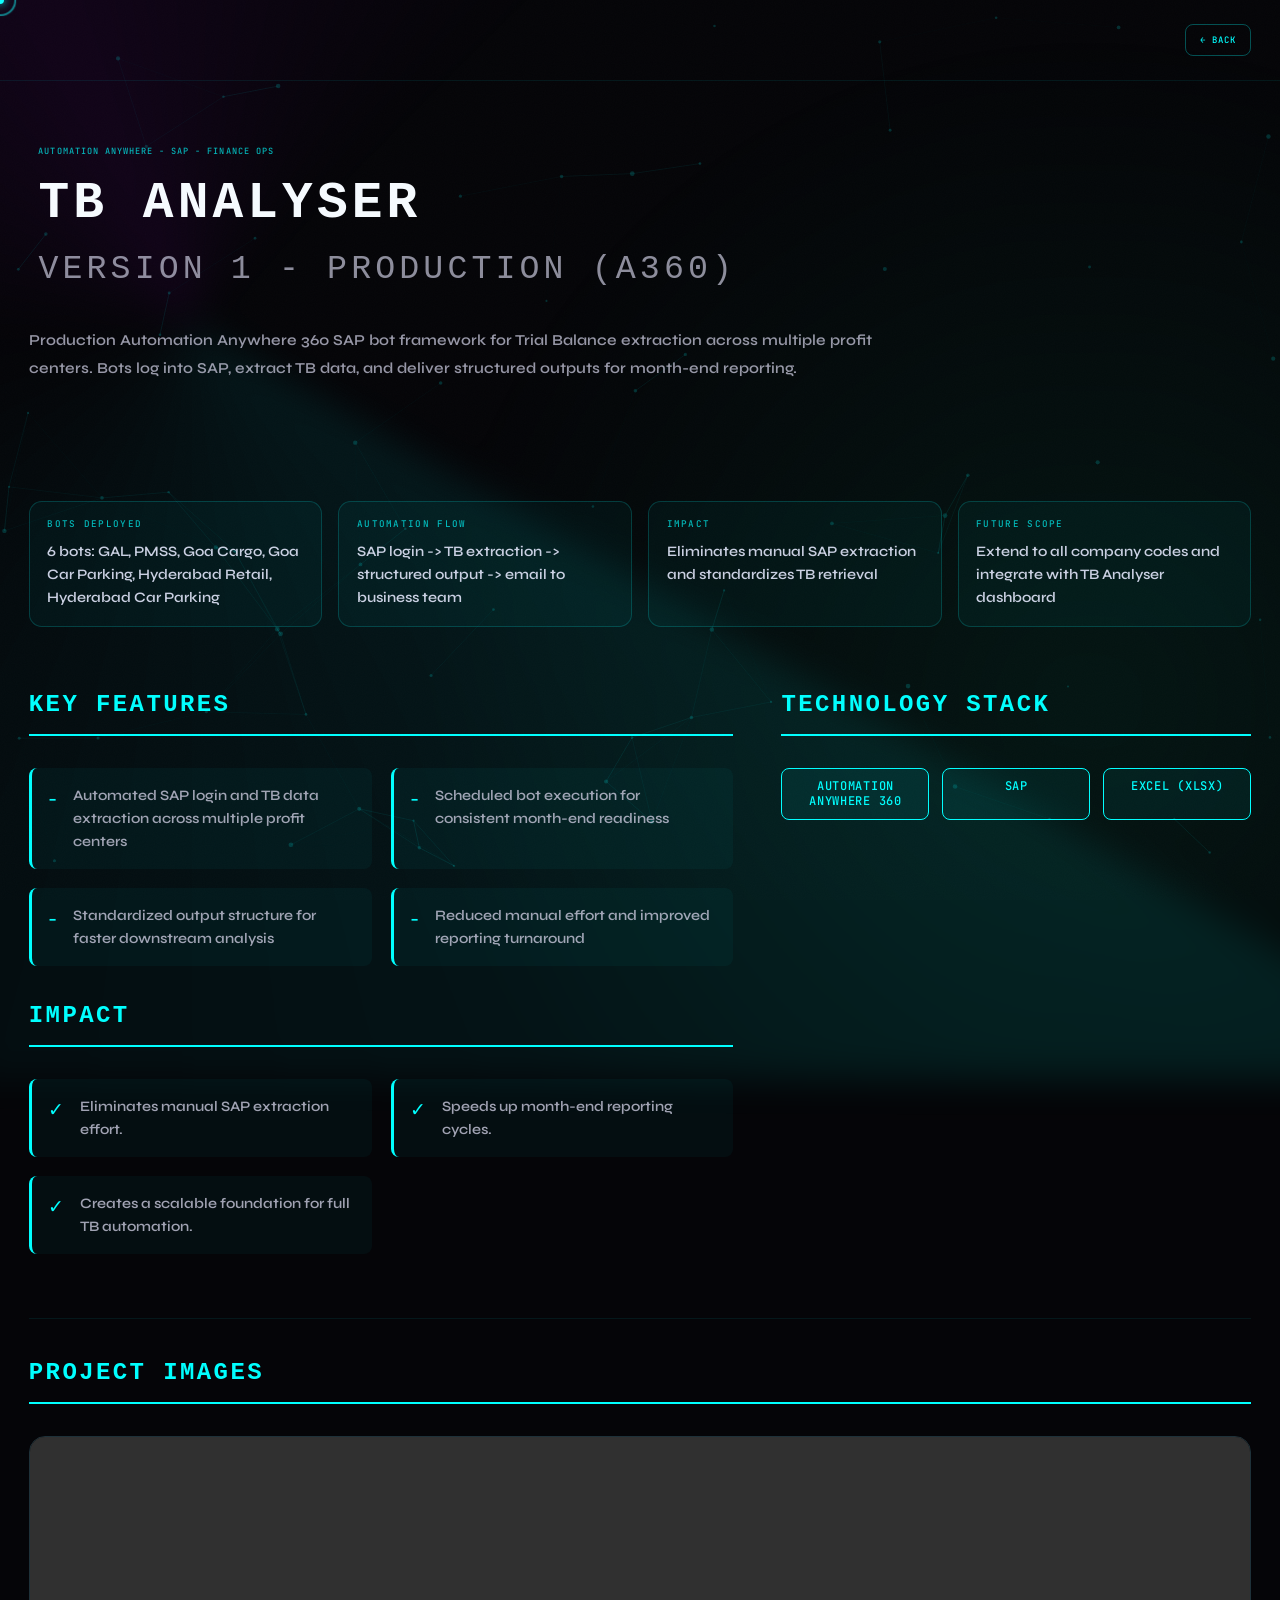
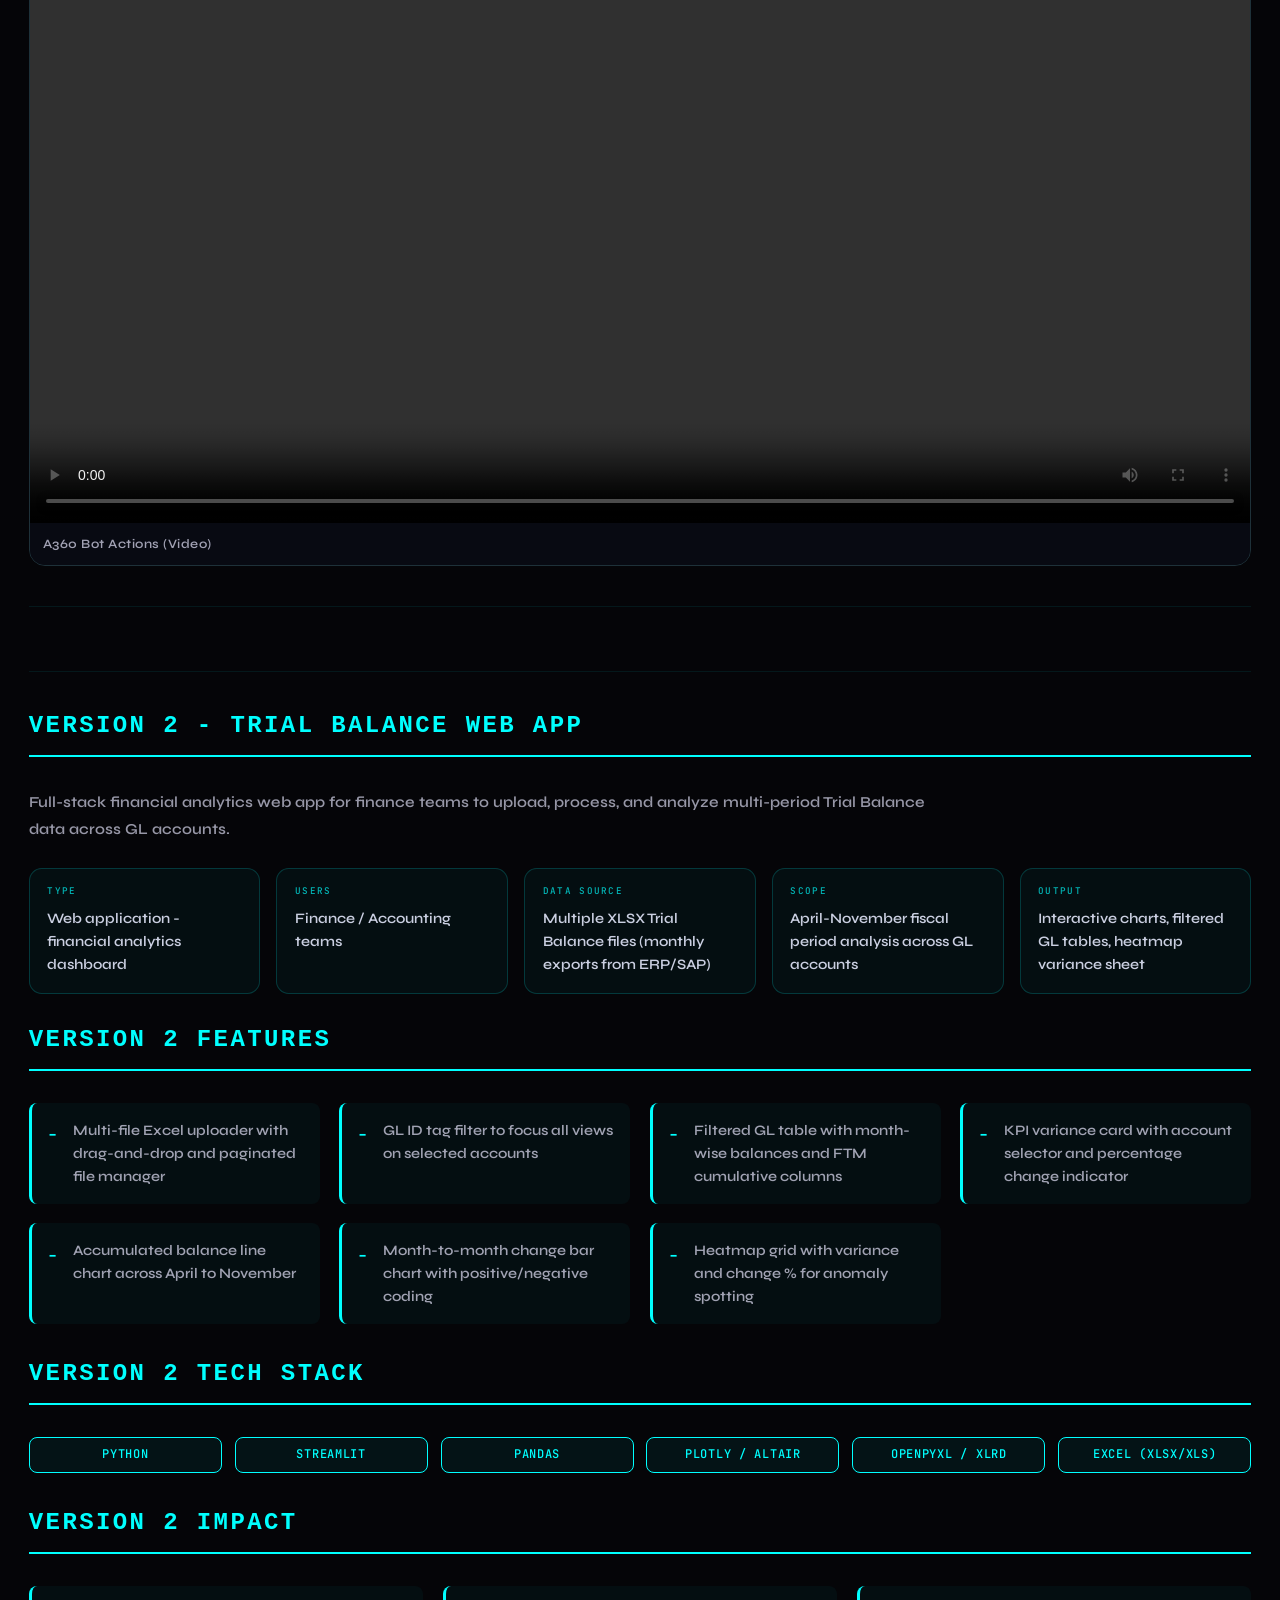
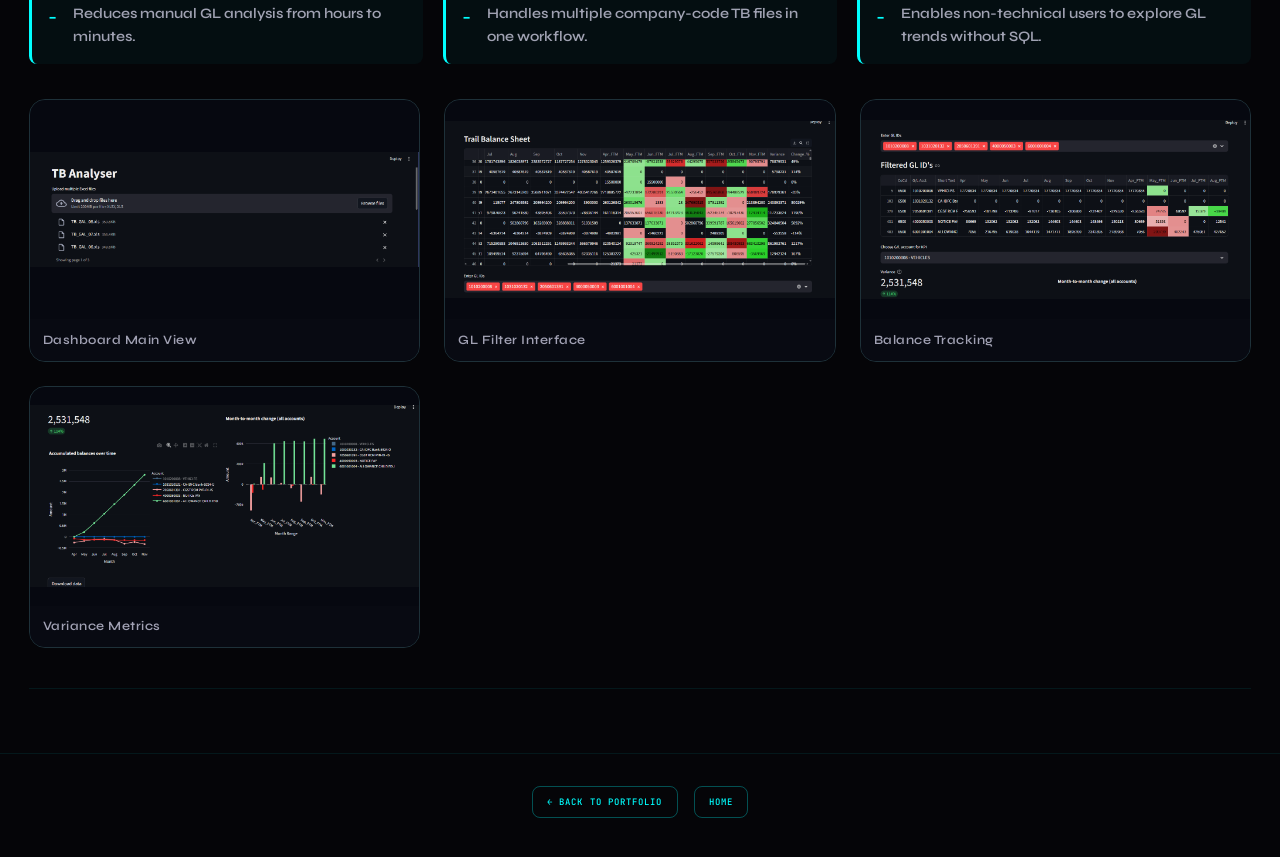
==== detail.html @ 739abe26 "Initial portfolio site" ====
<!DOCTYPE html>
<html lang="en">
<head>
<meta charset="UTF-8"/>
<meta name="viewport" content="width=device-width,initial-scale=1.0"/>
<title>Project Detail</title>
<link href="assets/fonts/fonts.css" rel="stylesheet"/>
<style>
*,*::before,*::after{box-sizing:border-box;margin:0;padding:0}
html{scroll-behavior:smooth}
body{background:#050508;color:#ccd;font-family:'Syne',sans-serif;overflow-x:hidden;cursor:none}
::-webkit-scrollbar{width:3px}
::-webkit-scrollbar-track{background:#08080d}
::-webkit-scrollbar-thumb{background:#00FFFF;border-radius:2px}
:root{--c:#00FFFF;--p:#BF00FF;--g:#00e5a0;--bg:#050508;--card:#0a0a10;--bc:rgba(0,255,255,.18)}
body::before{content:"";position:fixed;inset:-20%;pointer-events:none;z-index:-1;background:conic-gradient(from 120deg at 25% 40%,rgba(0,255,255,.08),transparent 40%,rgba(191,0,255,.07),transparent 80%),radial-gradient(circle at 75% 70%,rgba(0,229,160,.08),transparent 42%);filter:blur(18px);animation:spin 28s linear infinite}
body::after{content:"";position:fixed;inset:0;pointer-events:none;z-index:9990;background-image:url("data:image/svg+xml,%3Csvg xmlns='http://www.w3.org/2000/svg' width='200' height='200'%3E%3Cfilter id='n'%3E%3CfeTurbulence type='fractalNoise' baseFrequency='.9' numOctaves='4' stitchTiles='stitch'/%3E%3C/filter%3E%3Crect width='200' height='200' filter='url(%23n)' opacity='.04'/%3E%3C/svg%3E");opacity:.45}
@keyframes spin{from{transform:rotate(0deg) scale(1)}50%{transform:rotate(180deg) scale(1.06)}to{transform:rotate(360deg) scale(1)}}

.dot-canvas{position:fixed;inset:0;z-index:-1;pointer-events:none;opacity:.75}

.wrap{max-width:1300px;margin:0 auto;padding:0 1.8rem}
.header{position:relative;z-index:2;padding:1.5rem 0;border-bottom:1px solid rgba(0,255,255,.08);display:flex;justify-content:space-between;align-items:center}
.back-btn{font-family:'JetBrains Mono',monospace;font-size:.56rem;letter-spacing:.12em;color:#00FFFF;text-decoration:none;padding:.55rem .88rem;border:1px solid rgba(0,255,255,.3);border-radius:.5rem;transition:all .2s;display:inline-flex;align-items:center;gap:.5rem;cursor:pointer}
.back-btn:hover{border-color:rgba(191,0,255,.55);box-shadow:0 0 18px rgba(0,255,255,.18);cursor:pointer}

.hero{position:relative;z-index:1;padding:4rem 0 3rem}
.hero-tag{font-family:'JetBrains Mono',monospace;font-size:.54rem;letter-spacing:.12em;color:rgba(0,255,255,.7);text-transform:uppercase;margin-bottom:1rem}
.hero-title{font-family:'Michroma',monospace;font-size:clamp(2rem,5vw,3.2rem);letter-spacing:.08em;color:#f6fbff;margin-bottom:1.5rem;line-height:1.2}
.hero-desc{font-size:.95rem;line-height:1.8;color:rgba(200,200,220,.75);max-width:90ch;margin-bottom:2rem}

.overview-grid{display:grid;grid-template-columns:repeat(auto-fit,minmax(220px,1fr));gap:1rem;margin:2.4rem 0 1rem}
.info-card{background:rgba(0,255,255,.04);border:1px solid var(--bc);border-radius:.8rem;padding:1.05rem 1.1rem;min-height:110px}
.info-label{font-family:'JetBrains Mono',monospace;font-size:.58rem;letter-spacing:.14em;text-transform:uppercase;color:rgba(0,255,255,.7);margin-bottom:.6rem}
.info-value{color:rgba(230,235,255,.88);font-size:.9rem;line-height:1.6;overflow-wrap:anywhere;word-break:break-word;hyphens:auto}

.feature-grid{display:grid;grid-template-columns:1.2fr .8fr;gap:3rem;margin:4rem 0;align-items:start}
.feature-grid > div{min-width:0}
.section-title{font-family:'Michroma',monospace;font-size:1.5rem;letter-spacing:.1em;text-transform:uppercase;margin-bottom:2rem;padding-bottom:1rem;border-bottom:2px solid var(--accent);color:var(--accent)}

.features-list{display:grid;grid-template-columns:repeat(auto-fit,minmax(260px,1fr));gap:1.2rem}
.detail-block{margin-bottom:2.2rem}
.detail-block:last-child{margin-bottom:0}
.feature-item{display:flex;gap:1rem;align-items:flex-start;padding:1rem;border-left:3px solid var(--accent);background:rgba(0,255,255,.04);border-radius:.5rem;transition:all .3s;cursor:default}
.feature-item:hover{background:rgba(0,255,255,.08);transform:translateX(8px)}
.feature-icon{font-size:1.2rem;color:var(--accent);flex-shrink:0;margin-top:.2rem}
.feature-text{color:rgba(200,200,220,.8);font-size:.9rem;line-height:1.6;overflow-wrap:anywhere;word-break:break-word;hyphens:auto}

.tech-stack{display:grid;grid-template-columns:repeat(auto-fit,minmax(140px,1fr));gap:.8rem}
.tech-badge{font-family:'JetBrains Mono',monospace;font-size:.75rem;letter-spacing:.06em;padding:.6rem 1rem;border:1px solid var(--accent);border-radius:.5rem;background:rgba(0,255,255,.06);color:var(--accent);text-transform:uppercase;transition:all .2s;line-height:1.3;text-align:center;white-space:normal;overflow-wrap:anywhere;word-break:break-word;hyphens:auto}
.tech-badge:hover{background:rgba(0,255,255,.15);box-shadow:0 0 12px var(--accent)33;cursor:default}

.images-section{margin:4rem 0;padding:2.5rem 0;border-top:1px solid rgba(0,255,255,.08);border-bottom:1px solid rgba(0,255,255,.08)}
.images-gallery{display:grid;grid-template-columns:repeat(auto-fit,minmax(300px,1fr));gap:1.5rem;margin-top:2rem}
.image-card{border-radius:1rem;overflow:hidden;border:1px solid rgba(130,225,255,.2);transition:all .3s;cursor:pointer;user-select:none}
.image-card:hover{transform:translateY(-6px);box-shadow:0 12px 32px rgba(0,255,255,.12),0 0 20px var(--accent)18}
.image-card img,
.image-card video{width:100%;height:auto;aspect-ratio:16/9;object-fit:contain;display:block;background:rgba(9,12,22,.65);filter:brightness(.95) saturate(1.05);transition:all .3s}
.image-card:hover img{filter:brightness(1) saturate(1.25)}
.image-card:hover video{filter:brightness(1) saturate(1.2)}
.image-card video{outline:none}
.image-label{padding:.8rem;background:rgba(9,12,22,.8);color:rgba(200,200,220,.8);font-size:.8rem;letter-spacing:.04em}

.nav-footer{position:relative;z-index:2;padding:2rem 0;border-top:1px solid rgba(0,255,255,.08);display:flex;justify-content:center;gap:1rem;flex-wrap:wrap}

/* CURSOR */
#cdot{position:fixed;top:0;left:0;width:8px;height:8px;background:var(--c);border-radius:50%;pointer-events:none;z-index:9999;box-shadow:0 0 10px var(--c);mix-blend-mode:screen;will-change:transform,opacity}
#cring{position:fixed;top:0;left:0;width:32px;height:32px;border:2px solid rgba(0,255,255,.7);border-radius:50%;pointer-events:none;z-index:9998;mix-blend-mode:screen;will-change:transform,opacity;opacity:.72}
@media(hover:hover) and (pointer:fine){*,*::before,*::after{cursor:none!important}}
@media(hover:none),(pointer:coarse){body{cursor:auto}#cdot,#cring{display:none}}

/* AI AGENT SPECIAL HERO */
.hero.agent-hero{padding:6rem 2.2rem 4rem;background:linear-gradient(180deg,rgba(240,165,0,.08),rgba(0,255,255,.03));border-radius:1.5rem;border:1px solid rgba(240,165,0,.2);position:relative;overflow:hidden}
.hero.agent-hero::before{content:"";position:absolute;inset:0;background:radial-gradient(circle at 20% 30%,rgba(240,165,0,.1),transparent 50%);pointer-events:none}
.agent-indicator{font-family:'JetBrains Mono',monospace;font-size:.7rem;letter-spacing:.15em;color:#f0a500;text-transform:uppercase;background:rgba(240,165,0,.2);width:fit-content;padding:.4rem .8rem;border-radius:.3rem;margin-bottom:2rem;display:flex;align-items:center;gap:.5rem}
.agent-indicator::before{content:"◆";display:inline-block;animation:pulse 2s infinite}
@keyframes pulse{0%,100%{opacity:.6;transform:scale(1)}50%{opacity:1;transform:scale(1.2)}}

.agent-title-wrap{position:relative;z-index:1;margin-bottom:2rem;padding-left:.6rem}
.hero.agent-hero .agent-title-wrap{padding-left:.75rem}
.agent-accentline{height:4px;background:linear-gradient(90deg,#f0a500,transparent);margin-bottom:1.5rem;border-radius:2px;width:200px}

/* GRID FOR NON-AGENT */
.content-grid{display:grid;grid-template-columns:1fr 1fr;gap:3rem;margin:4rem 0;align-items:start}
@media(max-width:900px){
  .feature-grid{grid-template-columns:1fr;gap:2.2rem}
  .content-grid{grid-template-columns:1fr}
}

@media(max-width:700px){
  .hero{padding:2.5rem 0 2rem}
  .hero-title{font-size:clamp(1.5rem,4vw,2.5rem)}
  .images-gallery{grid-template-columns:1fr}
  .content-grid{gap:2rem}
  .hero.agent-hero{padding:3.2rem 1.5rem 2.6rem}
}
</style>
</head>
<body>
<canvas id="dot-canvas" class="dot-canvas" aria-hidden="true"></canvas>

<header class="header">
  <div class="wrap" style="display:flex;width:100%;justify-content:space-between;align-items:center">
    <div id="title-place"></div>
    <a class="back-btn" href="sri.html#work">← BACK</a>
  </div>
</header>

<main class="wrap">
  <section id="hero-section"></section>
  <section class="overview-grid" id="overview-section"></section>
  
  <section class="feature-grid" id="details-section"></section>
  
  <section class="images-section" id="images-section"></section>
  <section class="images-section" id="version2-section"></section>
</main>

<div class="nav-footer">
  <a class="back-btn" href="sri.html#work">← BACK TO PORTFOLIO</a>
  <a class="back-btn" href="sri.html">HOME</a>
</div>

<div id="cdot"></div>
<div id="cring"></div>

<script>
(function(){
'use strict';

var projectData={
  tb:{
    title:'TB ANALYSER',
    subtitle:'VERSION 1 - PRODUCTION (A360)',
    tag:'AUTOMATION ANYWHERE - SAP - FINANCE OPS',
    accent:'#00FFFF',
    desc:'Production Automation Anywhere 360 SAP bot framework for Trial Balance extraction across multiple profit centers. Bots log into SAP, extract TB data, and deliver structured outputs for month-end reporting.',
    overview:[
      {label:'Bots Deployed',value:'6 bots: GAL, PMSS, Goa Cargo, Goa Car Parking, Hyderabad Retail, Hyderabad Car Parking'},
      {label:'Automation Flow',value:'SAP login -> TB extraction -> structured output -> email to business team'},
      {label:'Impact',value:'Eliminates manual SAP extraction and standardizes TB retrieval'},
      {label:'Future Scope',value:'Extend to all company codes and integrate with TB Analyser dashboard'}
    ],
    features:[
      {icon:'-',text:'Automated SAP login and TB data extraction across multiple profit centers'},
      {icon:'-',text:'Scheduled bot execution for consistent month-end readiness'},
      {icon:'-',text:'Standardized output structure for faster downstream analysis'},
      {icon:'-',text:'Reduced manual effort and improved reporting turnaround'}
    ],
    techStack:['Automation Anywhere 360','SAP','Excel (XLSX)'],
    tools:[],
    impact:[
      'Eliminates manual SAP extraction effort.',
      'Speeds up month-end reporting cycles.',
      'Creates a scalable foundation for full TB automation.'
    ],
    images:[
      {src:'assets/trailbalance/a360/TB Analysis_BOT_Actions.mp4',label:'A360 Bot Actions (Video)',type:'video'}
    ],
    version2:{
      title:'VERSION 2 - TRIAL BALANCE WEB APP',
      desc:'Full-stack financial analytics web app for finance teams to upload, process, and analyze multi-period Trial Balance data across GL accounts.',
      overview:[
        {label:'Type',value:'Web application - financial analytics dashboard'},
        {label:'Users',value:'Finance / Accounting teams'},
        {label:'Data Source',value:'Multiple XLSX Trial Balance files (monthly exports from ERP/SAP)'},
        {label:'Scope',value:'April-November fiscal period analysis across GL accounts'},
        {label:'Output',value:'Interactive charts, filtered GL tables, heatmap variance sheet'}
      ],
      features:[
        {icon:'-',text:'Multi-file Excel uploader with drag-and-drop and paginated file manager'},
        {icon:'-',text:'GL ID tag filter to focus all views on selected accounts'},
        {icon:'-',text:'Filtered GL table with month-wise balances and FTM cumulative columns'},
        {icon:'-',text:'KPI variance card with account selector and percentage change indicator'},
        {icon:'-',text:'Accumulated balance line chart across April to November'},
        {icon:'-',text:'Month-to-month change bar chart with positive/negative coding'},
        {icon:'-',text:'Heatmap grid with variance and change % for anomaly spotting'}
      ],
      techStack:['Python','Streamlit','Pandas','Plotly / Altair','openpyxl / xlrd','Excel (XLSX/XLS)'],
      impact:[
        'Reduces manual GL analysis from hours to minutes.',
        'Handles multiple company-code TB files in one workflow.',
        'Enables non-technical users to explore GL trends without SQL.'
      ],
      media:[
        {src:'assets/trailbalance/web/TB Analyzer - 1.png',label:'Dashboard Main View'},
        {src:'assets/trailbalance/web/TB Analyzer - 2.png',label:'GL Filter Interface'},
        {src:'assets/trailbalance/web/TB Analyzer - 3.png',label:'Balance Tracking'},
        {src:'assets/trailbalance/web/TB Analyzer - 4.png',label:'Variance Metrics'}
      ]
    }
  },
  cash:{
    title:'CASH APP',
    subtitle:'',
    tag:'DATA PIPELINE - AUTOMATION - FINANCE OPS',
    accent:'#BF00FF',
    desc:'Cash application automation that matches AR, Customer Master, and consolidated invoice data into a clean, audit-ready output for finance teams.',
    overview:[
      {label:'Type',value:'Automated AR matching pipeline'},
      {label:'Inputs',value:'Open AR, Customer Master, Consolidated Invoice Extract'},
      {label:'Output',value:'Comparison file with match, mismatch, and missing flags'},
      {label:'Use Case',value:'Cash application and accounts receivable operations'}
    ],
    features:[
      {icon:'-',text:'Cross-matches AR records against Customer Master and consolidated invoice data'},
      {icon:'-',text:'Flags matches, mismatches, and records missing from the AR system'},
      {icon:'-',text:'Produces a clean, audit-ready comparison output for cash application teams'},
      {icon:'-',text:'Supports reconciliation workflows with faster exception visibility'},
      {icon:'-',text:'Ongoing A360 automation: payment advice extraction (every 15 minutes) and SAP line item extraction'}
    ],
    techStack:['Python','Pandas','openpyxl','Excel (XLSX)'],
    tools:[],
    impact:[
      'Reduces manual reconciliation effort for AR teams.',
      'Improves reconciliation speed and accuracy.',
      'Provides clear visibility into mismatches and missing records.'
    ],
    images:[
      {src:'assets/trailbalance/a360/CashApp_DataFlow.png',label:'Data Flow Architecture'}
    ]
  },
  pbi:{
    title:'POWER BI AUTOMATION',
    subtitle:'SCHEDULED REFRESH PIPELINE',
    tag:'PYTHON · POWER BI API · SAP',
    accent:'#00e5a0',
    desc:'Email-to-dashboard automation that captures daily data attachments, stores them centrally, and refreshes Power BI reports on schedule so team always see the latest numbers without manual handling.',
    overview:[
      {label:'Type',value:'Power BI automation - email to dashboard pipeline'},
      {label:'Data Source',value:'Daily email attachments'},
      {label:'Automation',value:'Power Automate flow to shared storage'},
      {label:'Refresh',value:'Scheduled dataset refresh at 10:00 AM'},
      {label:'Output',value:'Always-current Power BI dashboard'}
    ],
    features:[
      {icon:'📥',text:'Automated email attachment capture using Power Automate'},
      {icon:'🗂️',text:'Automatic file download and storage in a shared folder'},
      {icon:'🔄',text:'Power BI dataset connected to folder with daily refresh'},
      {icon:'📊',text:'Dashboards update each morning without manual touchpoints'}
    ],
    techStack:['Power BI','Power Automate','Microsoft Outlook'],
    tools:[],
    impact:[
      'Eliminates manual file handling for daily reporting.',
      'Ensures consistent, timed refreshes for decision makers.',
      'Reduces operational risk from missed updates.',
      'Creates a scalable pattern for other BI workflows.'
    ],
    images:[]
  },
  agent:{
    title:'GMR NEWSLETTER AGENT',
    subtitle:'AUTONOMOUS AI RESEARCH ENGINE',
    tag:'GROQ · TAVILY · AGENTIC ORCHESTRATION',
    accent:'#f0a500',
    isAgent:true,
    desc:'Fully automated weekly intelligence briefing system for the GMR Transformation Team. The agent curates key AI developments, summarizes stories by category, formats a branded HTML email, and delivers it on schedule with zero manual effort after setup.',
    overview:[
      {label:'Type',value:'AI agent - automated newsletter pipeline'},
      {label:'Client / Org',value:'GMR Group - Transformation Team'},
      {label:'Delivery',value:'Weekly email sent every Wednesday'},
      {label:'Sections',value:'Headlines, Models & Tools, Business, Research, Policy, Quick Bites, Takeaways'}
    ],
    features:[
      {icon:'⚡',text:'Groq LLaMA 3 summarization for fast, newsletter-ready prose'},
      {icon:'🤖',text:'Multi-section briefing: Headlines, Models, Business, Research, Policy, and more'},
      {icon:'📧',text:'HTML email assembly and delivery via Gmail SMTP'},
      {icon:'⏰',text:'Cron-based scheduling for consistent weekly delivery'},
      {icon:'🛡️',text:'Section-level error handling to keep runs resilient'},
      {icon:'🎯',text:'Consistent formatting across sections and outputs'}
    ],
    techStack:['Python 3.10','Groq API','Tavily API','Cron (Linux)','SMTP / Gmail'],
    tools:[],
    impact:[
      'Delivers a polished AI briefing every week without manual effort.',
      'Keeps team current on AI policy and product releases.',
      'Runs fast enough for scheduled execution with predictable runtimes.',
      'Demonstrates end-to-end agent orchestration in production.'
    ],
    images:[]
  },
  assurance:{
    title:'FINANCE ASSURANCE AUTOMATION',
    subtitle:'AUDIT WORKFLOW R&D',
    tag:'AUDIT ANALYTICS - PROCESS AUTOMATION',
    accent:'#00e5a0',
    desc:'Research-driven automation initiative inspired by Big 4 audit platforms. Focused on mapping assurance workflows, identifying automation opportunities, and designing data-driven checks for scalable, intelligent audit operations.',
    overview:[
      {label:'Status',value:'Research and design (R&D phase)'},
      {label:'Inspiration',value:'Deloitte Omnia and KPMG Clara'},
      {label:'Focus',value:'Audit workflow automation and assurance analytics'},
      {label:'Goal',value:'Scalable, intelligent audit automation framework'}
    ],
    features:[
      {icon:'-',text:'Workflow discovery and mapping of audit steps and handoffs'},
      {icon:'-',text:'Identification of high-impact assurance checks and test points'},
      {icon:'-',text:'Design of data-driven assurance analytics and exception testing'},
      {icon:'-',text:'Blueprint for evidence collection and audit trail standardization'},
      {icon:'-',text:'Automation roadmap aligned with Big 4 style methodologies'}
    ],
    techStack:[],
    tools:[],
    impact:[
      'Creates a structured roadmap for automating audit workflows.',
      'Targets repeatable, data-driven checks to improve assurance quality.',
      'Sets foundation for scalable, intelligent audit operations.'
    ],
    images:[]
  }
};


function getProjectId(){
  var params=new URLSearchParams(window.location.search);
  return params.get('id')||'tb';
}

function renderProject(pid){
  var p=projectData[pid];
  if(!p)p=projectData.tb;
  
  document.documentElement.style.setProperty('--accent',p.accent);
  
  var hero=document.getElementById('hero-section');
  hero.innerHTML='';
  
  var heroClass=p.isAgent?'hero agent-hero':'hero';
  var heroDiv=document.createElement('div');
  heroDiv.className=heroClass;
  
  var contentWrap=document.createElement('div');
  var leftCol=document.createElement('div');
  
  if(p.isAgent){
    var indicator=document.createElement('div');
    indicator.className='agent-indicator';
    indicator.innerHTML='HERO PROJECT';
    leftCol.appendChild(indicator);
  }
  
  var titleWrap=document.createElement('div');
  titleWrap.className='agent-title-wrap';
  
  if(p.isAgent){
    var accentLine=document.createElement('div');
    accentLine.className='agent-accentline';
    titleWrap.appendChild(accentLine);
  }
  
  var tag=document.createElement('div');
  tag.className='hero-tag';
  tag.textContent=p.tag;
  titleWrap.appendChild(tag);
  
  var title=document.createElement('h1');
  title.className='hero-title';
  title.innerHTML=p.title+'<br><span style="font-size:.65em;font-weight:400;color:rgba(200,200,220,.7)">'+p.subtitle+'</span>';
  titleWrap.appendChild(title);
  
  leftCol.appendChild(titleWrap);
  
  var desc=document.createElement('p');
  desc.className='hero-desc';
  desc.textContent=p.desc;
  leftCol.appendChild(desc);
  
  heroDiv.appendChild(leftCol);
  
  hero.appendChild(heroDiv);
  
  var overview=document.getElementById('overview-section');
  overview.innerHTML='';
  if(p.overview && p.overview.length){
    overview.style.display='grid';
    p.overview.forEach(function(item){
      var card=document.createElement('div');
      card.className='info-card';
      var label=document.createElement('div');
      label.className='info-label';
      label.textContent=item.label;
      card.appendChild(label);
      var value=document.createElement('div');
      value.className='info-value';
      value.textContent=item.value;
      card.appendChild(value);
      overview.appendChild(card);
    });
  }else{
    overview.style.display='none';
  }
  
  var details=document.getElementById('details-section');
  details.innerHTML='';
  
  var featuresDiv=document.createElement('div');
  featuresDiv.className='detail-block';
  var fTitle=document.createElement('h2');
  fTitle.className='section-title';
  fTitle.textContent='KEY FEATURES';
  featuresDiv.appendChild(fTitle);
  
  var fList=document.createElement('div');
  fList.className='features-list';
  p.features.forEach(function(f){
    var item=document.createElement('div');
    item.className='feature-item';
    var icon=document.createElement('div');
    icon.className='feature-icon';
    icon.textContent=f.icon;
    item.appendChild(icon);
    var text=document.createElement('div');
    text.className='feature-text';
    text.textContent=f.text;
    item.appendChild(text);
    fList.appendChild(item);
  });
  featuresDiv.appendChild(fList);
  
  var leftCol=document.createElement('div');
  leftCol.appendChild(featuresDiv);
  
  if(p.impact && p.impact.length){
    var impactDiv=document.createElement('div');
    impactDiv.className='detail-block';
    var iTitle=document.createElement('h2');
    iTitle.className='section-title';
    iTitle.textContent='IMPACT';
    impactDiv.appendChild(iTitle);
    
    var iList=document.createElement('div');
    iList.className='features-list';
    p.impact.forEach(function(text){
      var item=document.createElement('div');
      item.className='feature-item';
      var icon=document.createElement('div');
      icon.className='feature-icon';
      icon.textContent='✓';
      item.appendChild(icon);
      var t=document.createElement('div');
      t.className='feature-text';
      t.textContent=text;
      item.appendChild(t);
      iList.appendChild(item);
    });
    impactDiv.appendChild(iList);
    leftCol.appendChild(impactDiv);
  }
  
  var rightCol=document.createElement('div');
  
  var techDiv=document.createElement('div');
  techDiv.className='detail-block';
  var tTitle=document.createElement('h2');
  tTitle.className='section-title';
  tTitle.textContent='TECHNOLOGY STACK';
  techDiv.appendChild(tTitle);
  
  var tStack=document.createElement('div');
  tStack.className='tech-stack';
  p.techStack.forEach(function(t){
    var badge=document.createElement('div');
    badge.className='tech-badge';
    badge.textContent=t;
    tStack.appendChild(badge);
  });
  techDiv.appendChild(tStack);
  rightCol.appendChild(techDiv);
  
  if(p.tools && p.tools.length){
    var toolsDiv=document.createElement('div');
    toolsDiv.className='detail-block';
    var toolsTitle=document.createElement('h2');
    toolsTitle.className='section-title';
    toolsTitle.textContent='TOOLS';
    toolsDiv.appendChild(toolsTitle);
    
    var toolsStack=document.createElement('div');
    toolsStack.className='tech-stack';
    p.tools.forEach(function(t){
      var toolBadge=document.createElement('div');
      toolBadge.className='tech-badge';
      toolBadge.textContent=t;
      toolsStack.appendChild(toolBadge);
    });
    toolsDiv.appendChild(toolsStack);
    rightCol.appendChild(toolsDiv);
  }
  
  details.appendChild(leftCol);
  details.appendChild(rightCol);
  
  var imgSection=document.getElementById('images-section');
  imgSection.innerHTML='';
  imgSection.style.display='block';
  var v2Section=document.getElementById('version2-section');
  v2Section.innerHTML='';
  
  if(p.images && p.images.length>0){
    var iTitle=document.createElement('h2');
    iTitle.className='section-title';
    iTitle.textContent='PROJECT IMAGES';
    imgSection.appendChild(iTitle);
    
    var gallery=document.createElement('div');
    gallery.className='images-gallery';
    p.images.forEach(function(img){
      var card=document.createElement('div');
      card.className='image-card';
      card.style.cursor='pointer';
      if(img.type==='video'){
        var v=document.createElement('video');
        v.src=img.src;
        v.controls=true;
        v.preload='metadata';
        v.playsInline=true;
        card.appendChild(v);
      }else{
        var i=document.createElement('img');
        i.src=img.src;
        i.alt=img.label;
        card.appendChild(i);
      }
      var label=document.createElement('div');
      label.className='image-label';
      label.textContent=img.label;
      card.appendChild(label);
      gallery.appendChild(card);
    });
    imgSection.appendChild(gallery);
  }else{
    imgSection.style.display='none';
  }

  if(p.emailPreview && p.emailPreview.src){
    var eSection=document.createElement('section');
    eSection.className='images-section';
    var eTitle=document.createElement('h2');
    eTitle.className='section-title';
    eTitle.textContent=p.emailPreview.title || 'EMAIL PREVIEW';
    eSection.appendChild(eTitle);
    var frame=document.createElement('iframe');
    frame.className='email-preview-frame';
    frame.src=p.emailPreview.src;
    frame.setAttribute('title','Email Preview');
    frame.setAttribute('loading','lazy');
    frame.style.height=(p.emailPreview.height||600)+'px';
    eSection.appendChild(frame);
    var main=document.querySelector('main.wrap');
    if(main) main.appendChild(eSection);
  }
  
  if(p.version2 && p.version2.media && p.version2.media.length){
    var v2Title=document.createElement('h2');
    v2Title.className='section-title';
    v2Title.textContent=p.version2.title || 'VERSION 2';
    v2Section.appendChild(v2Title);
    
    if(p.version2.desc){
      var v2Desc=document.createElement('p');
      v2Desc.className='hero-desc';
      v2Desc.style.maxWidth='90ch';
      v2Desc.style.marginBottom='1.5rem';
      v2Desc.textContent=p.version2.desc;
      v2Section.appendChild(v2Desc);
    }
    if(p.version2.overview && p.version2.overview.length){
      var v2Grid=document.createElement('div');
      v2Grid.className='overview-grid';
      v2Grid.style.marginTop='0';
      v2Grid.style.marginBottom='2rem';
      p.version2.overview.forEach(function(item){
        var card=document.createElement('div');
        card.className='info-card';
        var label=document.createElement('div');
        label.className='info-label';
        label.textContent=item.label;
        card.appendChild(label);
        var value=document.createElement('div');
        value.className='info-value';
        value.textContent=item.value;
        card.appendChild(value);
        v2Grid.appendChild(card);
      });
      v2Section.appendChild(v2Grid);
    }

    if(p.version2.features && p.version2.features.length){
      var v2Features=document.createElement('div');
      v2Features.className='detail-block';
      var v2FTitle=document.createElement('h2');
      v2FTitle.className='section-title';
      v2FTitle.textContent='VERSION 2 FEATURES';
      v2Features.appendChild(v2FTitle);
      var v2List=document.createElement('div');
      v2List.className='features-list';
      p.version2.features.forEach(function(f){
        var item=document.createElement('div');
        item.className='feature-item';
        var icon=document.createElement('div');
        icon.className='feature-icon';
        icon.textContent=f.icon||'-';
        var txt=document.createElement('div');
        txt.className='feature-text';
        txt.textContent=f.text||'';
        item.appendChild(icon);item.appendChild(txt);v2List.appendChild(item);
      });
      v2Features.appendChild(v2List);
      v2Section.appendChild(v2Features);
    }

    if(p.version2.techStack && p.version2.techStack.length){
      var v2Tech=document.createElement('div');
      v2Tech.className='detail-block';
      var v2TTitle=document.createElement('h2');
      v2TTitle.className='section-title';
      v2TTitle.textContent='VERSION 2 TECH STACK';
      v2Tech.appendChild(v2TTitle);
      var v2TGrid=document.createElement('div');
      v2TGrid.className='tech-stack';
      p.version2.techStack.forEach(function(t){
        var badge=document.createElement('div');
        badge.className='tech-badge';
        badge.textContent=t;
        v2TGrid.appendChild(badge);
      });
      v2Tech.appendChild(v2TGrid);
      v2Section.appendChild(v2Tech);
    }

    if(p.version2.impact && p.version2.impact.length){
      var v2Impact=document.createElement('div');
      v2Impact.className='detail-block';
      var v2ITitle=document.createElement('h2');
      v2ITitle.className='section-title';
      v2ITitle.textContent='VERSION 2 IMPACT';
      v2Impact.appendChild(v2ITitle);
      var v2IList=document.createElement('div');
      v2IList.className='features-list';
      p.version2.impact.forEach(function(t){
        var item=document.createElement('div');
        item.className='feature-item';
        var icon=document.createElement('div');
        icon.className='feature-icon';
        icon.textContent='-';
        var txt=document.createElement('div');
        txt.className='feature-text';
        txt.textContent=t;
        item.appendChild(icon);item.appendChild(txt);v2IList.appendChild(item);
      });
      v2Impact.appendChild(v2IList);
      v2Section.appendChild(v2Impact);
    }
    
    var v2Gallery=document.createElement('div');
    v2Gallery.className='images-gallery';
    p.version2.media.forEach(function(media){
      var card=document.createElement('div');
      card.className='image-card';
      if(media.type==='video'){
        var v=document.createElement('video');
        v.src=media.src;
        v.controls=true;
        v.preload='metadata';
        v.playsInline=true;
        card.appendChild(v);
      }else{
        var im=document.createElement('img');
        im.src=media.src;
        im.alt=media.label || '';
        card.appendChild(im);
      }
      var label=document.createElement('div');
      label.className='image-label';
      label.textContent=media.label || '';
      card.appendChild(label);
      v2Gallery.appendChild(card);
    });
    v2Section.appendChild(v2Gallery);
  }
}

var pid=getProjectId();
renderProject(pid);

var hasFinePointer=window.matchMedia('(hover: hover) and (pointer: fine)').matches;
var cdot=document.getElementById('cdot');
var cring=document.getElementById('cring');
var mouseX=window.innerWidth/2;
var mouseY=window.innerHeight/2;
var dotX=mouseX, dotY=mouseY;
var ringX=mouseX, ringY=mouseY;
var targetOpacity=0.72;

function animateCursor(){
  if(hasFinePointer&&cdot&&cring){
    dotX+=(mouseX-dotX)*0.35;
    dotY+=(mouseY-dotY)*0.35;
    ringX+=(mouseX-ringX)*0.12;
    ringY+=(mouseY-ringY)*0.12;
    cdot.style.transform='translate3d('+dotX.toFixed(2)+'px,'+dotY.toFixed(2)+'px,0) translate(-50%,-50%)';
    cring.style.transform='translate3d('+ringX.toFixed(2)+'px,'+ringY.toFixed(2)+'px,0) translate(-50%,-50%)';
    cring.style.opacity=(parseFloat(cring.style.opacity||'0.72')+(targetOpacity-parseFloat(cring.style.opacity||'0.72'))*.2).toFixed(3);
  }
  requestAnimationFrame(animateCursor);
}

window.addEventListener('mousemove',function(e){
  mouseX=e.clientX;
  mouseY=e.clientY;
});
window.addEventListener('mouseover',function(){targetOpacity=0.72;});
window.addEventListener('mouseout',function(){targetOpacity=0;});
animateCursor();

var canvas=document.getElementById('dot-canvas');
var ctx=canvas.getContext('2d');
var dots=[];
var pointer={x:null,y:null,active:false};
var dotCount=110;
var linkDist=140;
var pointerDist=170;

function resizeCanvas(){
  canvas.width=window.innerWidth;
  canvas.height=window.innerHeight;
}

function rand(min,max){return Math.random()*(max-min)+min;}

function initDots(){
  dots=[];
  var w=canvas.width;
  var h=canvas.height;
  var count=Math.floor((w*h)/16000);
  dotCount=Math.max(70,Math.min(140,count));
  for(var i=0;i<dotCount;i++){
    dots.push({
      x:rand(0,w),
      y:rand(0,h),
      vx:rand(-0.35,0.35),
      vy:rand(-0.35,0.35),
      r:rand(1,2.4)
    });
  }
}

function draw(){
  var w=canvas.width;
  var h=canvas.height;
  ctx.clearRect(0,0,w,h);
  ctx.fillStyle='rgba(0,255,255,.22)';
  for(var i=0;i<dots.length;i++){
    var d=dots[i];
    d.x+=d.vx;
    d.y+=d.vy;
    if(d.x<0||d.x>w)d.vx*=-1;
    if(d.y<0||d.y>h)d.vy*=-1;
    ctx.beginPath();
    ctx.arc(d.x,d.y,d.r,0,Math.PI*2);
    ctx.fill();
  }
  
  for(var a=0;a<dots.length;a++){
    for(var b=a+1;b<dots.length;b++){
      var dx=dots[a].x-dots[b].x;
      var dy=dots[a].y-dots[b].y;
      var dist=Math.sqrt(dx*dx+dy*dy);
      if(dist<linkDist){
        var alpha=1-(dist/linkDist);
        ctx.strokeStyle='rgba(0,255,255,'+(alpha*0.16)+')';
        ctx.lineWidth=1;
        ctx.beginPath();
        ctx.moveTo(dots[a].x,dots[a].y);
        ctx.lineTo(dots[b].x,dots[b].y);
        ctx.stroke();
      }
    }
  }
  
  if(pointer.active){
    for(var k=0;k<dots.length;k++){
      var px=dots[k].x-pointer.x;
      var py=dots[k].y-pointer.y;
      var pd=Math.sqrt(px*px+py*py);
      if(pd<pointerDist){
        var pa=1-(pd/pointerDist);
        ctx.strokeStyle='rgba(240,165,0,'+(pa*0.22)+')';
        ctx.lineWidth=1;
        ctx.beginPath();
        ctx.moveTo(dots[k].x,dots[k].y);
        ctx.lineTo(pointer.x,pointer.y);
        ctx.stroke();
      }
    }
  }
  
  requestAnimationFrame(draw);
}

function onMove(e){
  var rect=canvas.getBoundingClientRect();
  pointer.x=e.clientX-rect.left;
  pointer.y=e.clientY-rect.top;
  pointer.active=true;
}

function onLeave(){
  pointer.active=false;
}

window.addEventListener('resize',function(){
  resizeCanvas();
  initDots();
});
window.addEventListener('mousemove',onMove);
window.addEventListener('mouseout',onLeave);
window.addEventListener('touchmove',function(e){
  if(e.touches&&e.touches[0]){
    onMove(e.touches[0]);
  }
},{passive:true});
window.addEventListener('touchend',onLeave);

resizeCanvas();
initDots();
draw();
})();
</script>

</body>
</html>
---- assets/fonts/fonts.css ----
﻿\n@font-face {
  font-family: 'Michroma';
  font-style: normal;
  font-weight: 400;
  font-display: swap;
  src: url(./PN_zRfy9qWD8fEagAMg6.ttf) format('truetype');
}
\n@font-face {
  font-family: 'Syne';
  font-style: normal;
  font-weight: 400;
  font-display: swap;
  src: url(./8vIS7w4qzmVxsWxjBZRjr0FKM_04uT6k.ttf) format('truetype');
}
@font-face {
  font-family: 'Syne';
  font-style: normal;
  font-weight: 600;
  font-display: swap;
  src: url(./8vIS7w4qzmVxsWxjBZRjr0FKM_3mvj6k.ttf) format('truetype');
}
@font-face {
  font-family: 'Syne';
  font-style: normal;
  font-weight: 700;
  font-display: swap;
  src: url(./8vIS7w4qzmVxsWxjBZRjr0FKM_3fvj6k.ttf) format('truetype');
}
@font-face {
  font-family: 'Syne';
  font-style: normal;
  font-weight: 800;
  font-display: swap;
  src: url(./8vIS7w4qzmVxsWxjBZRjr0FKM_24vj6k.ttf) format('truetype');
}
\n@font-face {
  font-family: 'JetBrains Mono';
  font-style: normal;
  font-weight: 400;
  font-display: swap;
  src: url(./tDbY2o-flEEny0FZhsfKu5WU4zr3E_BX0PnT8RD8yKxjPQ.ttf) format('truetype');
}
@font-face {
  font-family: 'JetBrains Mono';
  font-style: normal;
  font-weight: 500;
  font-display: swap;
  src: url(./tDbY2o-flEEny0FZhsfKu5WU4zr3E_BX0PnT8RD8-qxjPQ.ttf) format('truetype');
}
@font-face {
  font-family: 'JetBrains Mono';
  font-style: normal;
  font-weight: 600;
  font-display: swap;
  src: url(./tDbY2o-flEEny0FZhsfKu5WU4zr3E_BX0PnT8RD8FqtjPQ.ttf) format('truetype');
}
@font-face {
  font-family: 'JetBrains Mono';
  font-style: normal;
  font-weight: 700;
  font-display: swap;
  src: url(./tDbY2o-flEEny0FZhsfKu5WU4zr3E_BX0PnT8RD8L6tjPQ.ttf) format('truetype');
}
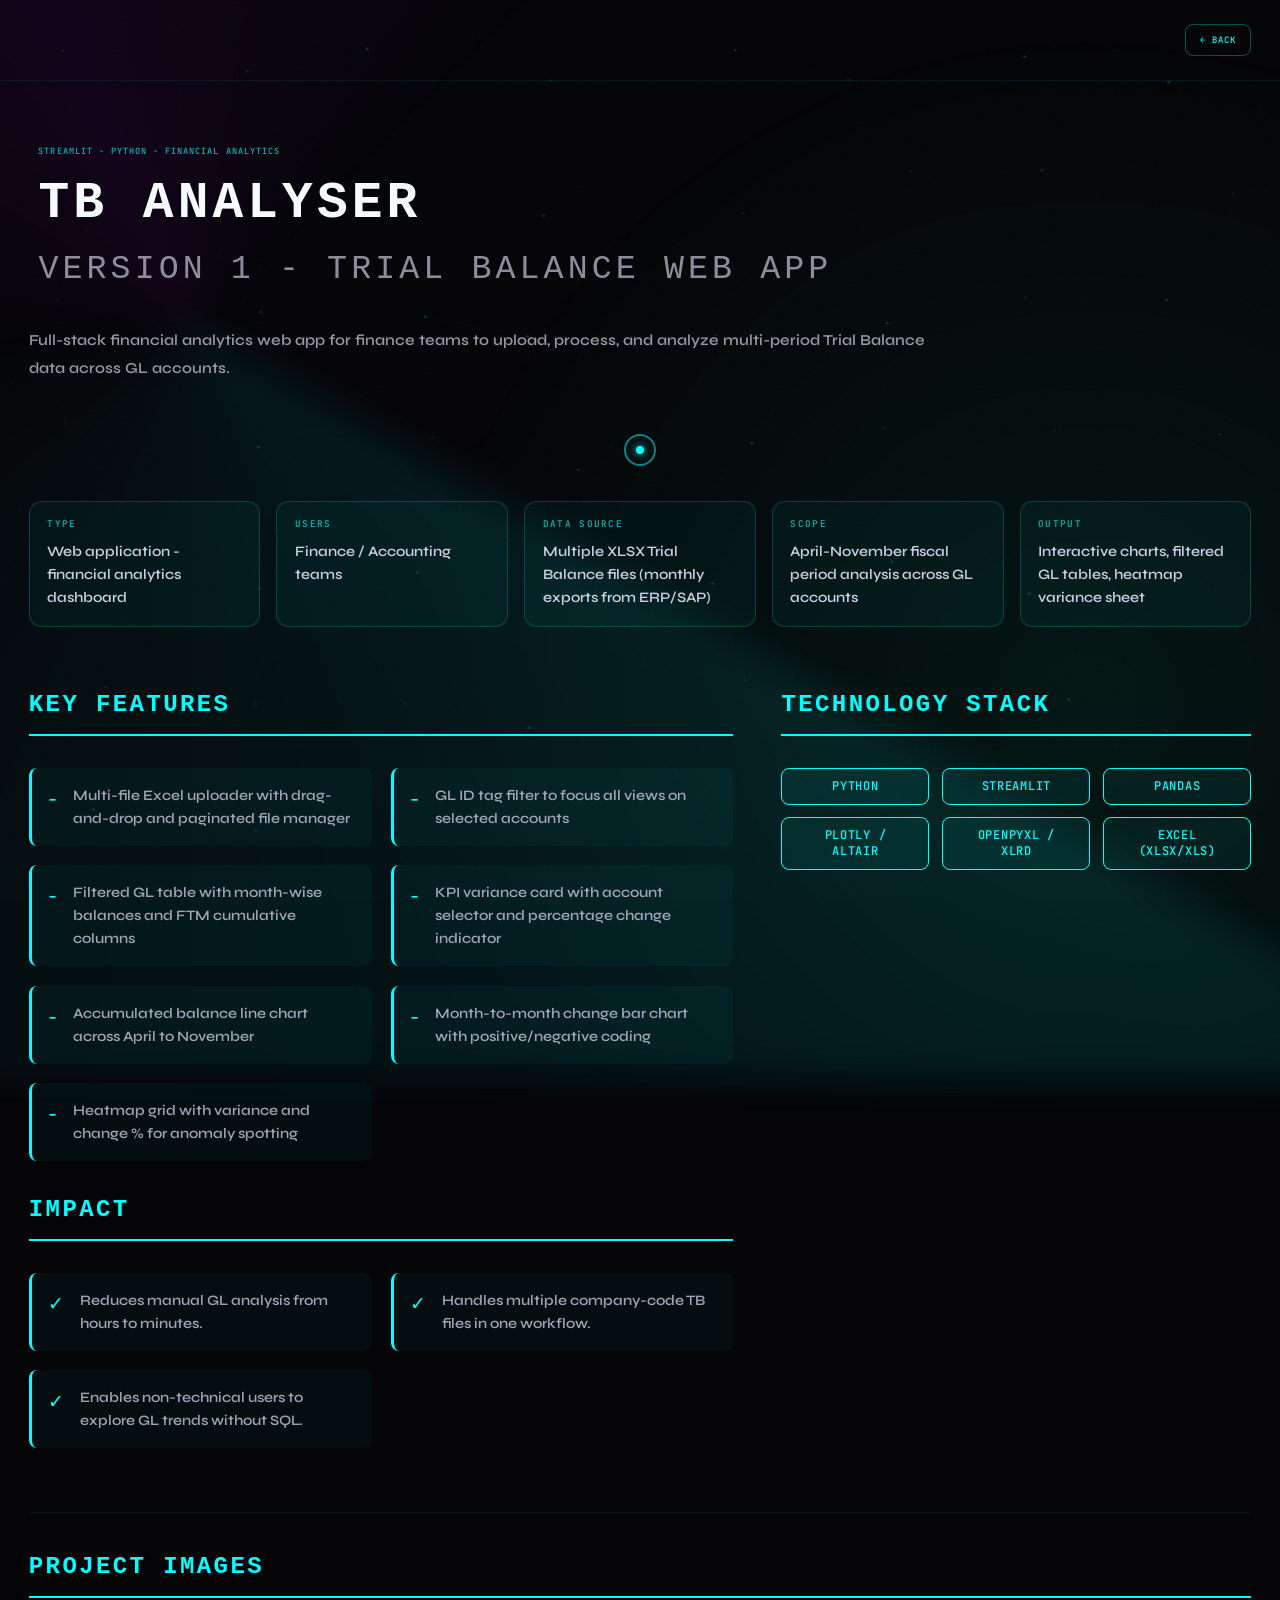
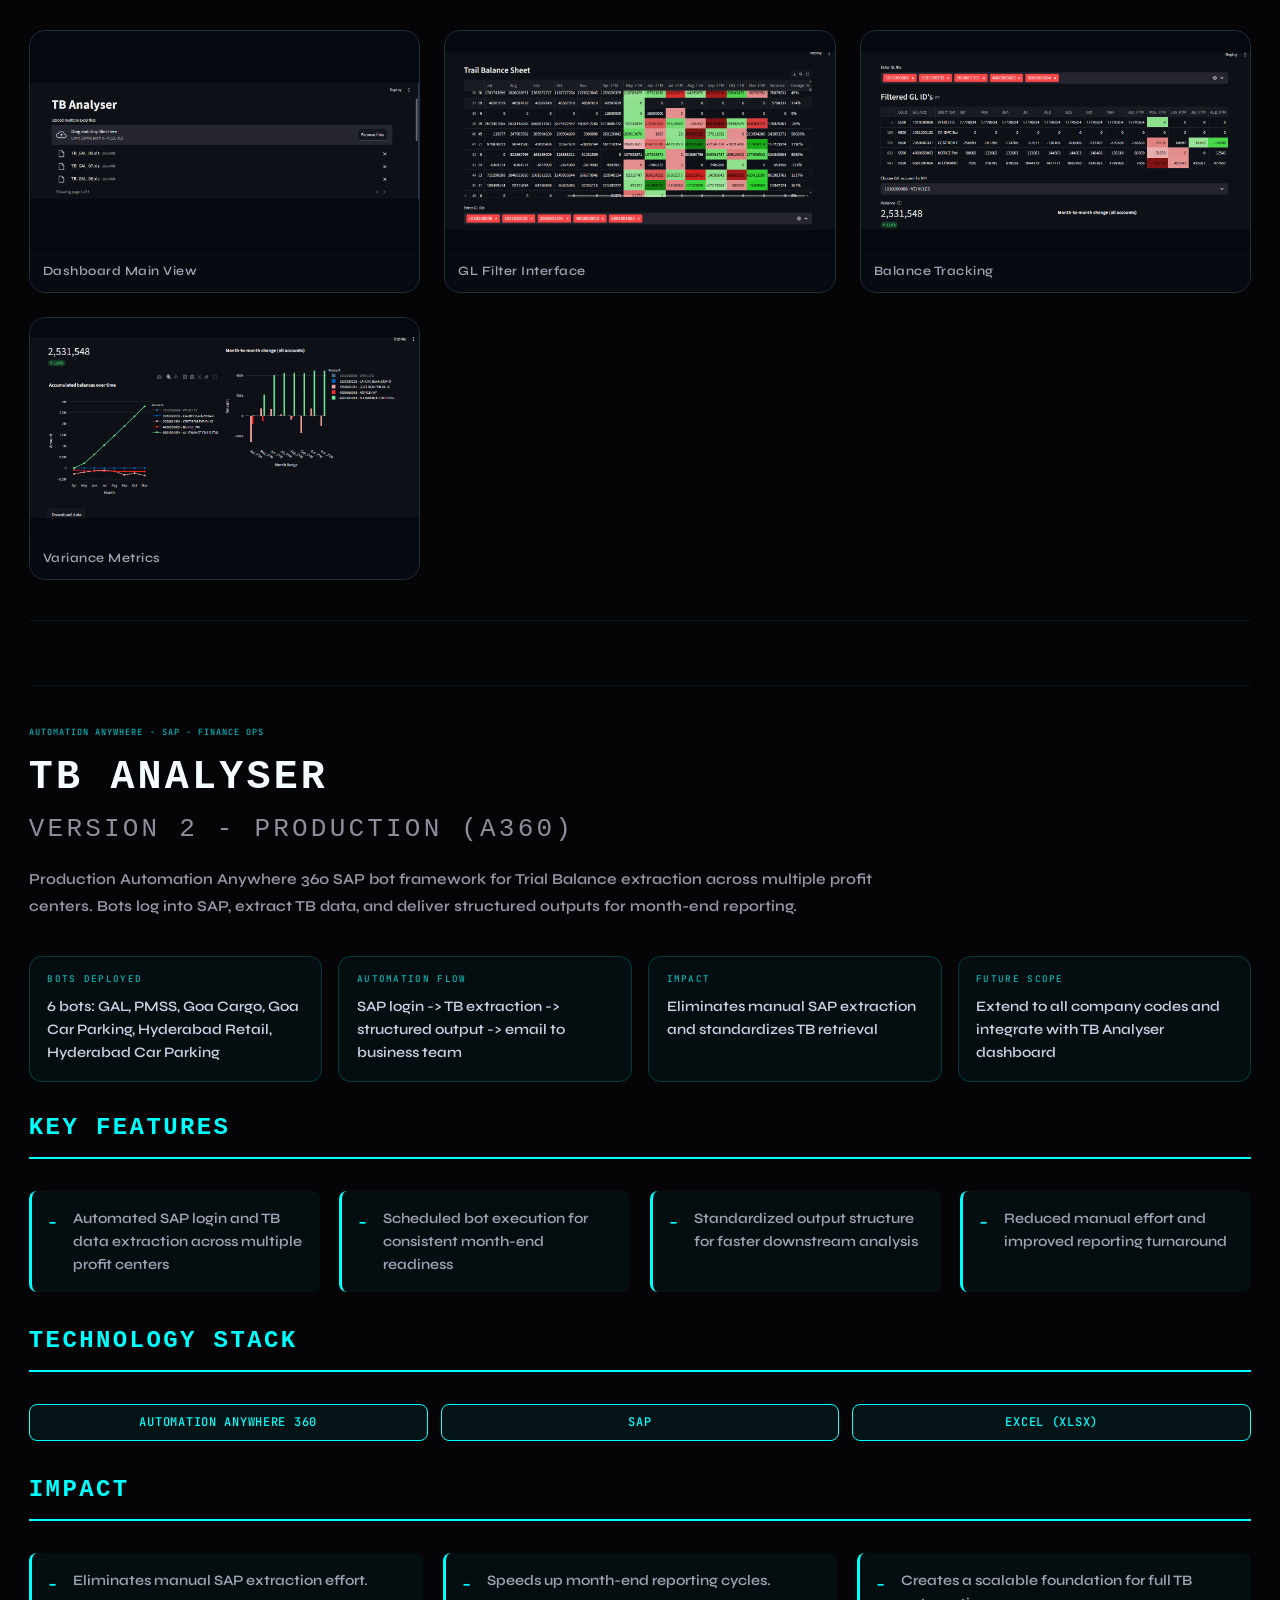
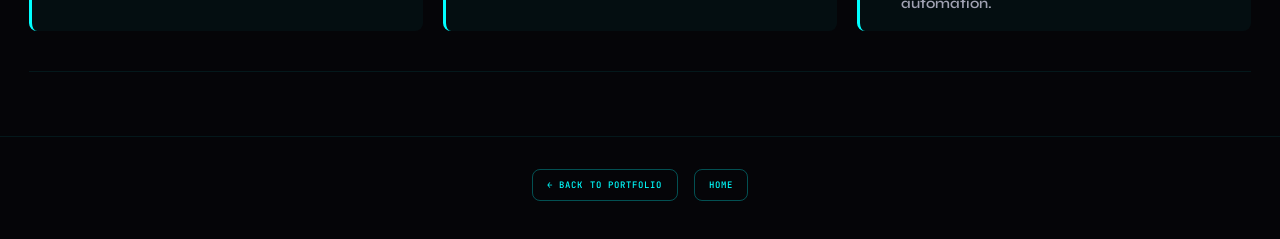
==== commit 3ae7b681: "Update portfolio pages and project details" ====
--- a/detail.html
+++ b/detail.html
@@ -17,7 +17,7 @@
 body::after{content:"";position:fixed;inset:0;pointer-events:none;z-index:9990;background-image:url("data:image/svg+xml,%3Csvg xmlns='http://www.w3.org/2000/svg' width='200' height='200'%3E%3Cfilter id='n'%3E%3CfeTurbulence type='fractalNoise' baseFrequency='.9' numOctaves='4' stitchTiles='stitch'/%3E%3C/filter%3E%3Crect width='200' height='200' filter='url(%23n)' opacity='.04'/%3E%3C/svg%3E");opacity:.45}
 @keyframes spin{from{transform:rotate(0deg) scale(1)}50%{transform:rotate(180deg) scale(1.06)}to{transform:rotate(360deg) scale(1)}}
 
-.dot-canvas{position:fixed;inset:0;z-index:-1;pointer-events:none;opacity:.75}
+.dot-canvas{position:fixed;inset:0;z-index:-1;pointer-events:none;opacity:.82}
 
 .wrap{max-width:1300px;margin:0 auto;padding:0 1.8rem}
 .header{position:relative;z-index:2;padding:1.5rem 0;border-bottom:1px solid rgba(0,255,255,.08);display:flex;justify-content:space-between;align-items:center}
@@ -131,63 +131,63 @@
 var projectData={
   tb:{
     title:'TB ANALYSER',
-    subtitle:'VERSION 1 - PRODUCTION (A360)',
-    tag:'AUTOMATION ANYWHERE - SAP - FINANCE OPS',
+    subtitle:'VERSION 1 - TRIAL BALANCE WEB APP',
+    tag:'STREAMLIT - PYTHON - FINANCIAL ANALYTICS',
     accent:'#00FFFF',
-    desc:'Production Automation Anywhere 360 SAP bot framework for Trial Balance extraction across multiple profit centers. Bots log into SAP, extract TB data, and deliver structured outputs for month-end reporting.',
+    desc:'Full-stack financial analytics web app for finance teams to upload, process, and analyze multi-period Trial Balance data across GL accounts.',
     overview:[
-      {label:'Bots Deployed',value:'6 bots: GAL, PMSS, Goa Cargo, Goa Car Parking, Hyderabad Retail, Hyderabad Car Parking'},
-      {label:'Automation Flow',value:'SAP login -> TB extraction -> structured output -> email to business team'},
-      {label:'Impact',value:'Eliminates manual SAP extraction and standardizes TB retrieval'},
-      {label:'Future Scope',value:'Extend to all company codes and integrate with TB Analyser dashboard'}
+      {label:'Type',value:'Web application - financial analytics dashboard'},
+      {label:'Users',value:'Finance / Accounting teams'},
+      {label:'Data Source',value:'Multiple XLSX Trial Balance files (monthly exports from ERP/SAP)'},
+      {label:'Scope',value:'April-November fiscal period analysis across GL accounts'},
+      {label:'Output',value:'Interactive charts, filtered GL tables, heatmap variance sheet'}
     ],
     features:[
-      {icon:'-',text:'Automated SAP login and TB data extraction across multiple profit centers'},
-      {icon:'-',text:'Scheduled bot execution for consistent month-end readiness'},
-      {icon:'-',text:'Standardized output structure for faster downstream analysis'},
-      {icon:'-',text:'Reduced manual effort and improved reporting turnaround'}
-    ],
-    techStack:['Automation Anywhere 360','SAP','Excel (XLSX)'],
+      {icon:'-',text:'Multi-file Excel uploader with drag-and-drop and paginated file manager'},
+      {icon:'-',text:'GL ID tag filter to focus all views on selected accounts'},
+      {icon:'-',text:'Filtered GL table with month-wise balances and FTM cumulative columns'},
+      {icon:'-',text:'KPI variance card with account selector and percentage change indicator'},
+      {icon:'-',text:'Accumulated balance line chart across April to November'},
+      {icon:'-',text:'Month-to-month change bar chart with positive/negative coding'},
+      {icon:'-',text:'Heatmap grid with variance and change % for anomaly spotting'}
+    ],
+    techStack:['Python','Streamlit','Pandas','Plotly / Altair','openpyxl / xlrd','Excel (XLSX/XLS)'],
     tools:[],
     impact:[
-      'Eliminates manual SAP extraction effort.',
-      'Speeds up month-end reporting cycles.',
-      'Creates a scalable foundation for full TB automation.'
+      'Reduces manual GL analysis from hours to minutes.',
+      'Handles multiple company-code TB files in one workflow.',
+      'Enables non-technical users to explore GL trends without SQL.'
     ],
     images:[
-      {src:'assets/trailbalance/a360/TB Analysis_BOT_Actions.mp4',label:'A360 Bot Actions (Video)',type:'video'}
+      {src:'assets/trailbalance/web/TB Analyzer - 1.png',label:'Dashboard Main View'},
+      {src:'assets/trailbalance/web/TB Analyzer - 2.png',label:'GL Filter Interface'},
+      {src:'assets/trailbalance/web/TB Analyzer - 3.png',label:'Balance Tracking'},
+      {src:'assets/trailbalance/web/TB Analyzer - 4.png',label:'Variance Metrics'}
     ],
     version2:{
-      title:'VERSION 2 - TRIAL BALANCE WEB APP',
-      desc:'Full-stack financial analytics web app for finance teams to upload, process, and analyze multi-period Trial Balance data across GL accounts.',
+      title:'TB ANALYSER',
+      subtitle:'VERSION 2 - PRODUCTION (A360)',
+      tag:'AUTOMATION ANYWHERE - SAP - FINANCE OPS',
+      desc:'Production Automation Anywhere 360 SAP bot framework for Trial Balance extraction across multiple profit centers. Bots log into SAP, extract TB data, and deliver structured outputs for month-end reporting.',
       overview:[
-        {label:'Type',value:'Web application - financial analytics dashboard'},
-        {label:'Users',value:'Finance / Accounting teams'},
-        {label:'Data Source',value:'Multiple XLSX Trial Balance files (monthly exports from ERP/SAP)'},
-        {label:'Scope',value:'April-November fiscal period analysis across GL accounts'},
-        {label:'Output',value:'Interactive charts, filtered GL tables, heatmap variance sheet'}
+        {label:'Bots Deployed',value:'6 bots: GAL, PMSS, Goa Cargo, Goa Car Parking, Hyderabad Retail, Hyderabad Car Parking'},
+        {label:'Automation Flow',value:'SAP login -> TB extraction -> structured output -> email to business team'},
+        {label:'Impact',value:'Eliminates manual SAP extraction and standardizes TB retrieval'},
+        {label:'Future Scope',value:'Extend to all company codes and integrate with TB Analyser dashboard'}
       ],
       features:[
-        {icon:'-',text:'Multi-file Excel uploader with drag-and-drop and paginated file manager'},
-        {icon:'-',text:'GL ID tag filter to focus all views on selected accounts'},
-        {icon:'-',text:'Filtered GL table with month-wise balances and FTM cumulative columns'},
-        {icon:'-',text:'KPI variance card with account selector and percentage change indicator'},
-        {icon:'-',text:'Accumulated balance line chart across April to November'},
-        {icon:'-',text:'Month-to-month change bar chart with positive/negative coding'},
-        {icon:'-',text:'Heatmap grid with variance and change % for anomaly spotting'}
+        {icon:'-',text:'Automated SAP login and TB data extraction across multiple profit centers'},
+        {icon:'-',text:'Scheduled bot execution for consistent month-end readiness'},
+        {icon:'-',text:'Standardized output structure for faster downstream analysis'},
+        {icon:'-',text:'Reduced manual effort and improved reporting turnaround'}
       ],
-      techStack:['Python','Streamlit','Pandas','Plotly / Altair','openpyxl / xlrd','Excel (XLSX/XLS)'],
+      techStack:['Automation Anywhere 360','SAP','Excel (XLSX)'],
       impact:[
-        'Reduces manual GL analysis from hours to minutes.',
-        'Handles multiple company-code TB files in one workflow.',
-        'Enables non-technical users to explore GL trends without SQL.'
+        'Eliminates manual SAP extraction effort.',
+        'Speeds up month-end reporting cycles.',
+        'Creates a scalable foundation for full TB automation.'
       ],
-      media:[
-        {src:'assets/trailbalance/web/TB Analyzer - 1.png',label:'Dashboard Main View'},
-        {src:'assets/trailbalance/web/TB Analyzer - 2.png',label:'GL Filter Interface'},
-        {src:'assets/trailbalance/web/TB Analyzer - 3.png',label:'Balance Tracking'},
-        {src:'assets/trailbalance/web/TB Analyzer - 4.png',label:'Variance Metrics'}
-      ]
+      media:[]
     }
   },
   cash:{
@@ -285,26 +285,26 @@
     subtitle:'AUDIT WORKFLOW R&D',
     tag:'AUDIT ANALYTICS - PROCESS AUTOMATION',
     accent:'#00e5a0',
-    desc:'Research-driven automation initiative inspired by Big 4 audit platforms. Focused on mapping assurance workflows, identifying automation opportunities, and designing data-driven checks for scalable, intelligent audit operations.',
+    desc:'Research-driven finance assurance initiative focused on refining our own assurance workflow, identifying technical feasibility, and developing scalable automation opportunities for audit and control processes.',
     overview:[
       {label:'Status',value:'Research and design (R&D phase)'},
-      {label:'Inspiration',value:'Deloitte Omnia and KPMG Clara'},
-      {label:'Focus',value:'Audit workflow automation and assurance analytics'},
-      {label:'Goal',value:'Scalable, intelligent audit automation framework'}
+      {label:'Focus',value:'Finance assurance workflow refinement and assurance analytics'},
+      {label:'Approach',value:'Technical feasibility identification and process development'},
+      {label:'Goal',value:'Scalable finance assurance automation framework'}
     ],
     features:[
-      {icon:'-',text:'Workflow discovery and mapping of audit steps and handoffs'},
-      {icon:'-',text:'Identification of high-impact assurance checks and test points'},
-      {icon:'-',text:'Design of data-driven assurance analytics and exception testing'},
-      {icon:'-',text:'Blueprint for evidence collection and audit trail standardization'},
-      {icon:'-',text:'Automation roadmap aligned with Big 4 style methodologies'}
+      {icon:'-',text:'Workflow discovery and refinement of finance assurance steps and handoffs'},
+      {icon:'-',text:'Identification of technically feasible assurance checks and automation points'},
+      {icon:'-',text:'Development of data-driven assurance analytics and exception testing logic'},
+      {icon:'-',text:'Blueprint for evidence collection, traceability, and audit trail standardization'},
+      {icon:'-',text:'Progressive development roadmap for internal finance assurance automation'}
     ],
     techStack:[],
     tools:[],
     impact:[
-      'Creates a structured roadmap for automating audit workflows.',
-      'Targets repeatable, data-driven checks to improve assurance quality.',
-      'Sets foundation for scalable, intelligent audit operations.'
+      'Creates a structured roadmap for refining and automating finance assurance workflows.',
+      'Targets technically feasible, repeatable checks to improve assurance quality.',
+      'Sets the foundation for scalable internal finance assurance development.'
     ],
     images:[]
   }
@@ -420,8 +420,9 @@
   var leftCol=document.createElement('div');
   leftCol.appendChild(featuresDiv);
   
+  var impactDiv=null;
   if(p.impact && p.impact.length){
-    var impactDiv=document.createElement('div');
+    impactDiv=document.createElement('div');
     impactDiv.className='detail-block';
     var iTitle=document.createElement('h2');
     iTitle.className='section-title';
@@ -444,28 +445,29 @@
       iList.appendChild(item);
     });
     impactDiv.appendChild(iList);
-    leftCol.appendChild(impactDiv);
   }
   
   var rightCol=document.createElement('div');
   
-  var techDiv=document.createElement('div');
-  techDiv.className='detail-block';
-  var tTitle=document.createElement('h2');
-  tTitle.className='section-title';
-  tTitle.textContent='TECHNOLOGY STACK';
-  techDiv.appendChild(tTitle);
-  
-  var tStack=document.createElement('div');
-  tStack.className='tech-stack';
-  p.techStack.forEach(function(t){
-    var badge=document.createElement('div');
-    badge.className='tech-badge';
-    badge.textContent=t;
-    tStack.appendChild(badge);
-  });
-  techDiv.appendChild(tStack);
-  rightCol.appendChild(techDiv);
+  if(p.techStack && p.techStack.length){
+    var techDiv=document.createElement('div');
+    techDiv.className='detail-block';
+    var tTitle=document.createElement('h2');
+    tTitle.className='section-title';
+    tTitle.textContent='TECHNOLOGY STACK';
+    techDiv.appendChild(tTitle);
+    
+    var tStack=document.createElement('div');
+    tStack.className='tech-stack';
+    p.techStack.forEach(function(t){
+      var badge=document.createElement('div');
+      badge.className='tech-badge';
+      badge.textContent=t;
+      tStack.appendChild(badge);
+    });
+    techDiv.appendChild(tStack);
+    rightCol.appendChild(techDiv);
+  }
   
   if(p.tools && p.tools.length){
     var toolsDiv=document.createElement('div');
@@ -485,6 +487,11 @@
     });
     toolsDiv.appendChild(toolsStack);
     rightCol.appendChild(toolsDiv);
+  }
+
+  if(impactDiv){
+    if(p.techStack && p.techStack.length)leftCol.appendChild(impactDiv);
+    else rightCol.appendChild(impactDiv);
   }
   
   details.appendChild(leftCol);
@@ -550,20 +557,34 @@
     if(main) main.appendChild(eSection);
   }
   
-  if(p.version2 && p.version2.media && p.version2.media.length){
+  if(p.version2){
+    var v2Header=document.createElement('div');
+    v2Header.className='detail-block';
+
+    if(p.version2.tag){
+      var v2Tag=document.createElement('div');
+      v2Tag.className='hero-tag';
+      v2Tag.textContent=p.version2.tag;
+      v2Header.appendChild(v2Tag);
+    }
+
     var v2Title=document.createElement('h2');
-    v2Title.className='section-title';
-    v2Title.textContent=p.version2.title || 'VERSION 2';
-    v2Section.appendChild(v2Title);
+    v2Title.className='hero-title';
+    v2Title.style.fontSize='clamp(1.6rem,4vw,2.5rem)';
+    v2Title.style.marginBottom='1rem';
+    v2Title.innerHTML=(p.version2.title || p.title)+'<br><span style="font-size:.65em;font-weight:400;color:rgba(200,200,220,.7)">'+(p.version2.subtitle || 'VERSION 2')+'</span>';
+    v2Header.appendChild(v2Title);
     
     if(p.version2.desc){
       var v2Desc=document.createElement('p');
       v2Desc.className='hero-desc';
       v2Desc.style.maxWidth='90ch';
-      v2Desc.style.marginBottom='1.5rem';
+      v2Desc.style.marginBottom='0';
       v2Desc.textContent=p.version2.desc;
-      v2Section.appendChild(v2Desc);
-    }
+      v2Header.appendChild(v2Desc);
+    }
+    v2Section.appendChild(v2Header);
+
     if(p.version2.overview && p.version2.overview.length){
       var v2Grid=document.createElement('div');
       v2Grid.className='overview-grid';
@@ -590,7 +611,7 @@
       v2Features.className='detail-block';
       var v2FTitle=document.createElement('h2');
       v2FTitle.className='section-title';
-      v2FTitle.textContent='VERSION 2 FEATURES';
+      v2FTitle.textContent='KEY FEATURES';
       v2Features.appendChild(v2FTitle);
       var v2List=document.createElement('div');
       v2List.className='features-list';
@@ -614,7 +635,7 @@
       v2Tech.className='detail-block';
       var v2TTitle=document.createElement('h2');
       v2TTitle.className='section-title';
-      v2TTitle.textContent='VERSION 2 TECH STACK';
+      v2TTitle.textContent='TECHNOLOGY STACK';
       v2Tech.appendChild(v2TTitle);
       var v2TGrid=document.createElement('div');
       v2TGrid.className='tech-stack';
@@ -633,7 +654,7 @@
       v2Impact.className='detail-block';
       var v2ITitle=document.createElement('h2');
       v2ITitle.className='section-title';
-      v2ITitle.textContent='VERSION 2 IMPACT';
+      v2ITitle.textContent='IMPACT';
       v2Impact.appendChild(v2ITitle);
       var v2IList=document.createElement('div');
       v2IList.className='features-list';
@@ -652,31 +673,33 @@
       v2Section.appendChild(v2Impact);
     }
     
-    var v2Gallery=document.createElement('div');
-    v2Gallery.className='images-gallery';
-    p.version2.media.forEach(function(media){
-      var card=document.createElement('div');
-      card.className='image-card';
-      if(media.type==='video'){
-        var v=document.createElement('video');
-        v.src=media.src;
-        v.controls=true;
-        v.preload='metadata';
-        v.playsInline=true;
-        card.appendChild(v);
-      }else{
-        var im=document.createElement('img');
-        im.src=media.src;
-        im.alt=media.label || '';
-        card.appendChild(im);
-      }
-      var label=document.createElement('div');
-      label.className='image-label';
-      label.textContent=media.label || '';
-      card.appendChild(label);
-      v2Gallery.appendChild(card);
-    });
-    v2Section.appendChild(v2Gallery);
+    if(p.version2.media && p.version2.media.length){
+      var v2Gallery=document.createElement('div');
+      v2Gallery.className='images-gallery';
+      p.version2.media.forEach(function(media){
+        var card=document.createElement('div');
+        card.className='image-card';
+        if(media.type==='video'){
+          var v=document.createElement('video');
+          v.src=media.src;
+          v.controls=true;
+          v.preload='metadata';
+          v.playsInline=true;
+          card.appendChild(v);
+        }else{
+          var im=document.createElement('img');
+          im.src=media.src;
+          im.alt=media.label || '';
+          card.appendChild(im);
+        }
+        var label=document.createElement('div');
+        label.className='image-label';
+        label.textContent=media.label || '';
+        card.appendChild(label);
+        v2Gallery.appendChild(card);
+      });
+      v2Section.appendChild(v2Gallery);
+    }
   }
 }
 
@@ -717,39 +740,54 @@
 var ctx=canvas.getContext('2d');
 var dots=[];
 var pointer={x:null,y:null,active:false};
-var dotCount=110;
-var linkDist=140;
-var pointerDist=170;
+var dotCount=72;
+var linkDist=142;
+var pointerDist=240;
+var dpr=1;
+var vw=window.innerWidth;
+var vh=window.innerHeight;
 
 function resizeCanvas(){
-  canvas.width=window.innerWidth;
-  canvas.height=window.innerHeight;
+  vw=window.innerWidth;
+  vh=window.innerHeight;
+  dpr=window.devicePixelRatio||1;
+  canvas.width=Math.floor(vw*dpr);
+  canvas.height=Math.floor(vh*dpr);
+  canvas.style.width=vw+'px';
+  canvas.style.height=vh+'px';
+  ctx.setTransform(dpr,0,0,dpr,0,0);
 }
 
 function rand(min,max){return Math.random()*(max-min)+min;}
 
 function initDots(){
   dots=[];
-  var w=canvas.width;
-  var h=canvas.height;
-  var count=Math.floor((w*h)/16000);
-  dotCount=Math.max(70,Math.min(140,count));
+  var w=vw;
+  var h=vh;
+  var count=Math.floor((w*h)/23000);
+  dotCount=Math.max(50,Math.min(86,count));
+  var cols=Math.max(6,Math.round(Math.sqrt(dotCount*(w/Math.max(h,1)))));
+  var rows=Math.max(4,Math.ceil(dotCount/cols));
+  var cellW=w/cols;
+  var cellH=h/rows;
   for(var i=0;i<dotCount;i++){
+    var col=i%cols;
+    var row=Math.floor(i/cols);
     dots.push({
-      x:rand(0,w),
-      y:rand(0,h),
-      vx:rand(-0.35,0.35),
-      vy:rand(-0.35,0.35),
-      r:rand(1,2.4)
+      x:(col+.5)*cellW+rand(-cellW*.22,cellW*.22),
+      y:(row+.5)*cellH+rand(-cellH*.22,cellH*.22),
+      vx:rand(-0.12,0.12),
+      vy:rand(-0.12,0.12),
+      r:rand(.8,1.5)
     });
   }
 }
 
 function draw(){
-  var w=canvas.width;
-  var h=canvas.height;
+  var w=vw;
+  var h=vh;
   ctx.clearRect(0,0,w,h);
-  ctx.fillStyle='rgba(0,255,255,.22)';
+  ctx.fillStyle='rgba(0,255,255,.24)';
   for(var i=0;i<dots.length;i++){
     var d=dots[i];
     d.x+=d.vx;
@@ -768,8 +806,8 @@
       var dist=Math.sqrt(dx*dx+dy*dy);
       if(dist<linkDist){
         var alpha=1-(dist/linkDist);
-        ctx.strokeStyle='rgba(0,255,255,'+(alpha*0.16)+')';
-        ctx.lineWidth=1;
+        ctx.strokeStyle='rgba(0,255,255,'+(alpha*0.11)+')';
+        ctx.lineWidth=.95;
         ctx.beginPath();
         ctx.moveTo(dots[a].x,dots[a].y);
         ctx.lineTo(dots[b].x,dots[b].y);
@@ -785,8 +823,8 @@
       var pd=Math.sqrt(px*px+py*py);
       if(pd<pointerDist){
         var pa=1-(pd/pointerDist);
-        ctx.strokeStyle='rgba(240,165,0,'+(pa*0.22)+')';
-        ctx.lineWidth=1;
+          ctx.strokeStyle='rgba(240,165,0,'+(pa*0.22)+')';
+          ctx.lineWidth=1.25;
         ctx.beginPath();
         ctx.moveTo(dots[k].x,dots[k].y);
         ctx.lineTo(pointer.x,pointer.y);
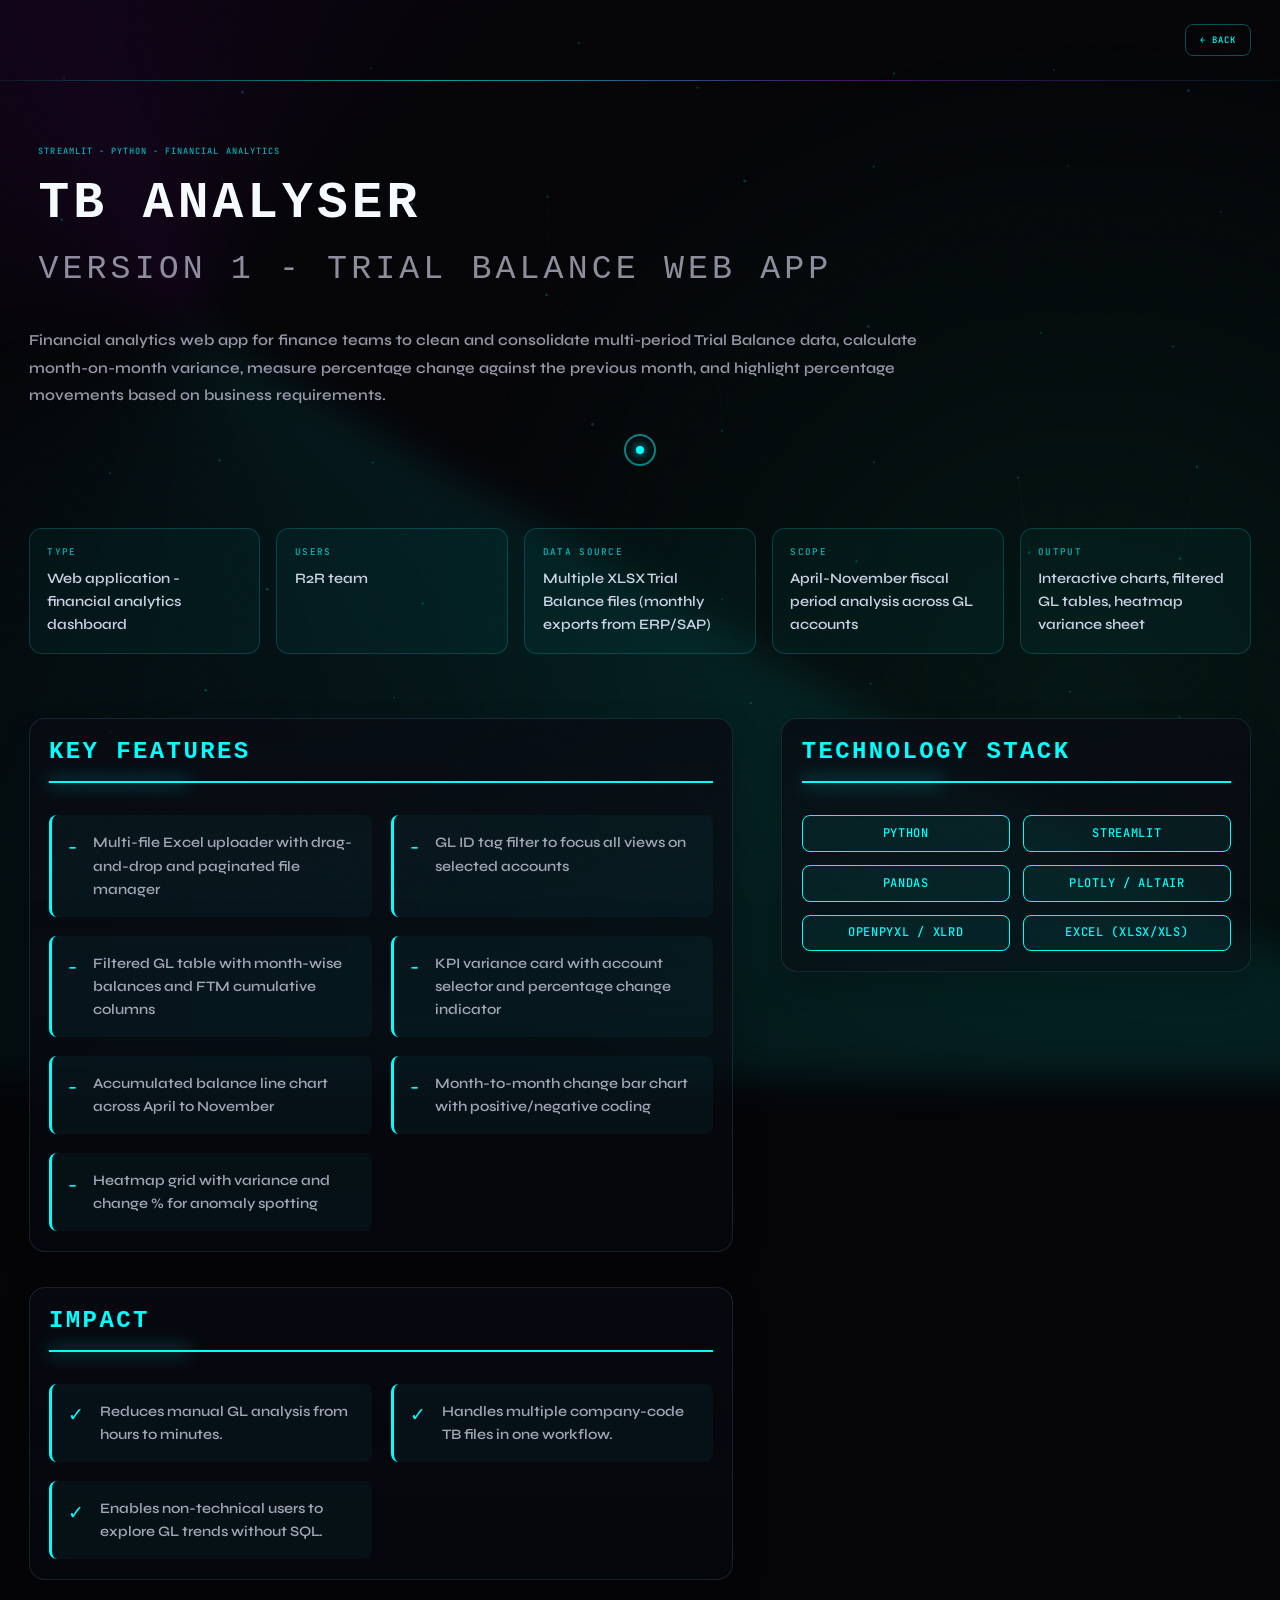
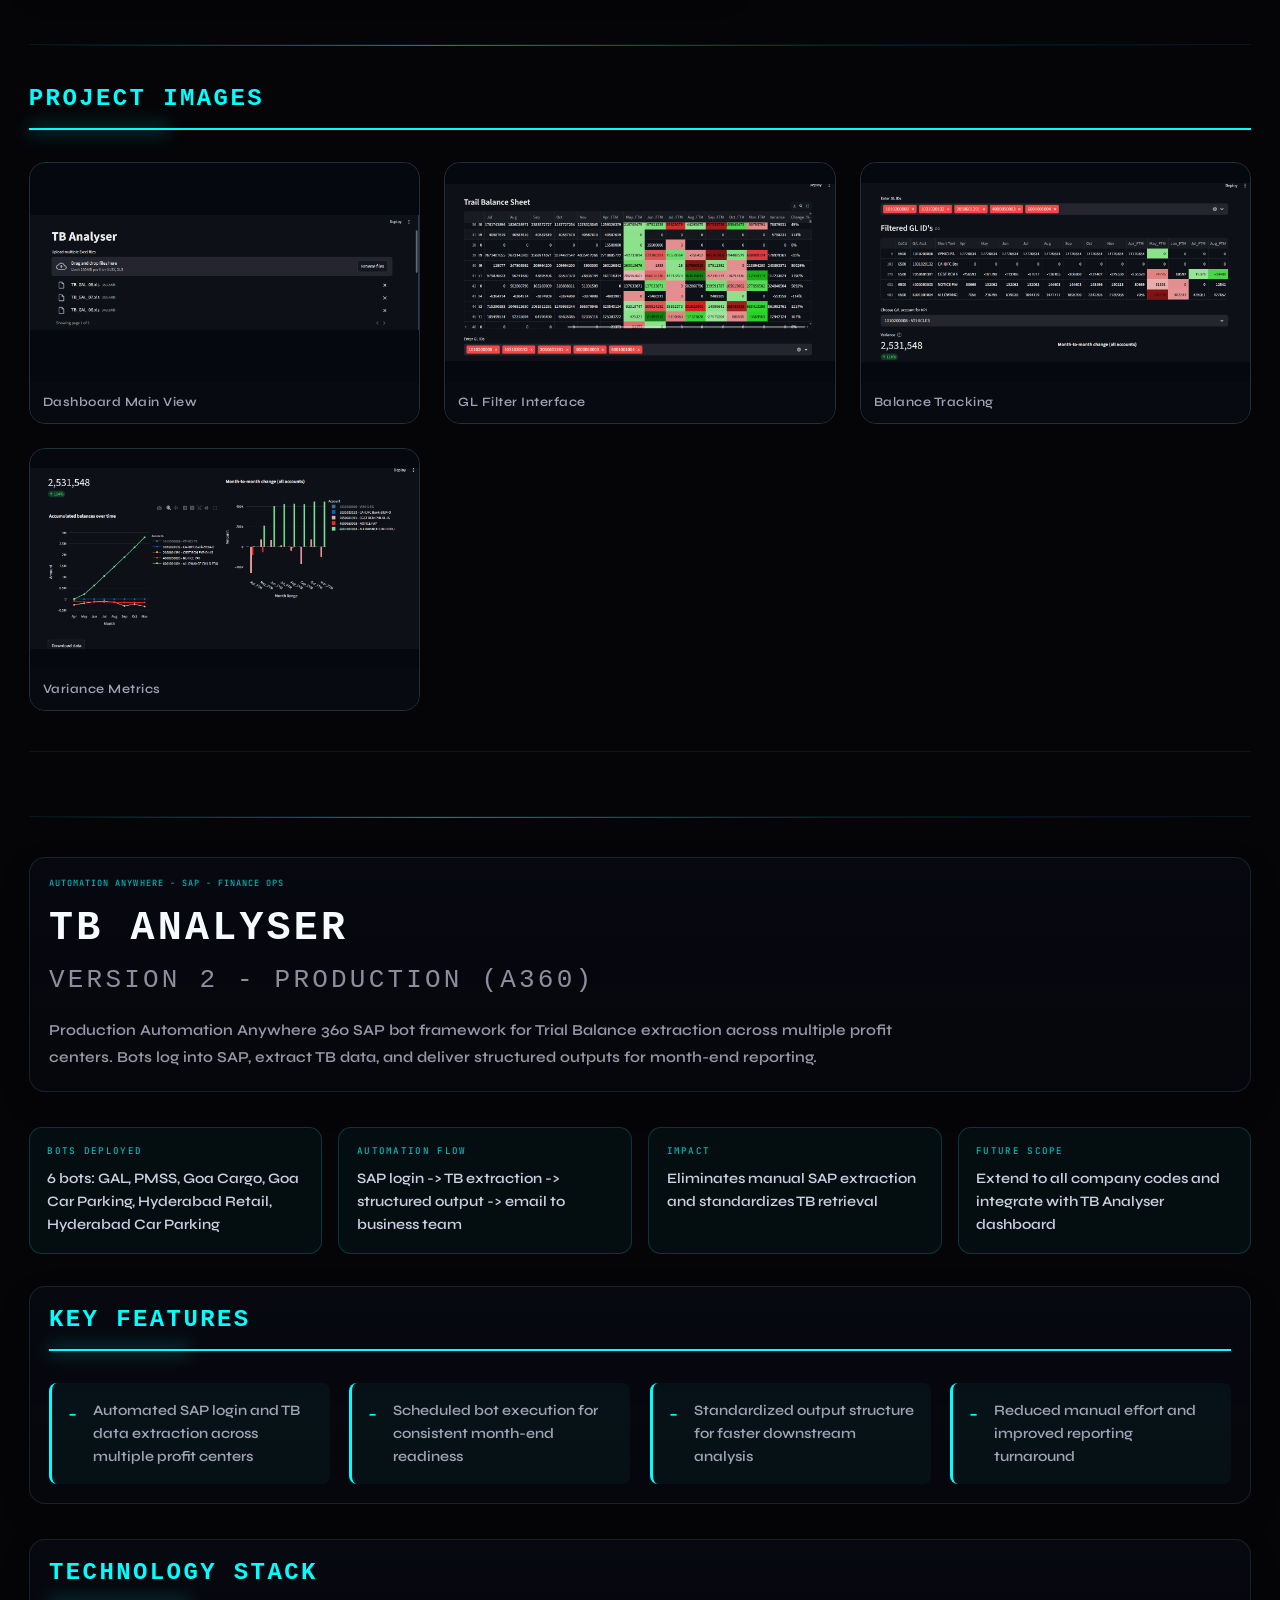
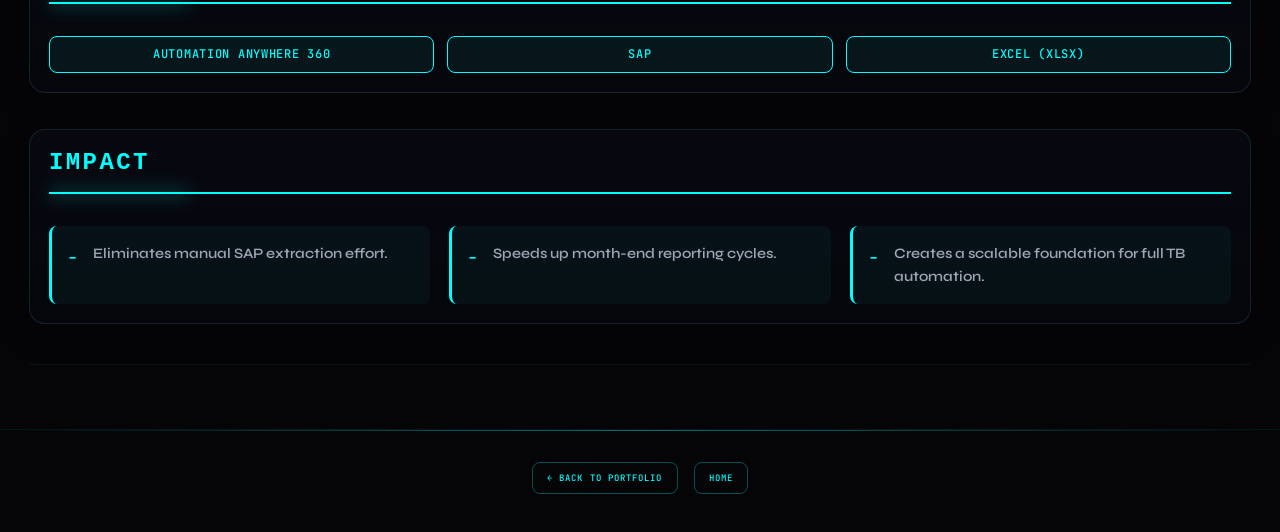
==== commit e4065c0d: "Update portfolio project pages and assets" ====
--- a/detail.html
+++ b/detail.html
@@ -16,33 +16,47 @@
 body::before{content:"";position:fixed;inset:-20%;pointer-events:none;z-index:-1;background:conic-gradient(from 120deg at 25% 40%,rgba(0,255,255,.08),transparent 40%,rgba(191,0,255,.07),transparent 80%),radial-gradient(circle at 75% 70%,rgba(0,229,160,.08),transparent 42%);filter:blur(18px);animation:spin 28s linear infinite}
 body::after{content:"";position:fixed;inset:0;pointer-events:none;z-index:9990;background-image:url("data:image/svg+xml,%3Csvg xmlns='http://www.w3.org/2000/svg' width='200' height='200'%3E%3Cfilter id='n'%3E%3CfeTurbulence type='fractalNoise' baseFrequency='.9' numOctaves='4' stitchTiles='stitch'/%3E%3C/filter%3E%3Crect width='200' height='200' filter='url(%23n)' opacity='.04'/%3E%3C/svg%3E");opacity:.45}
 @keyframes spin{from{transform:rotate(0deg) scale(1)}50%{transform:rotate(180deg) scale(1.06)}to{transform:rotate(360deg) scale(1)}}
+@keyframes riseFade{from{opacity:0;transform:translateY(28px) scale(.985);filter:blur(8px)}to{opacity:1;transform:translateY(0) scale(1);filter:blur(0)}}
+@keyframes softPulse{0%,100%{box-shadow:0 0 0 rgba(0,255,255,0)}50%{box-shadow:0 0 28px rgba(0,255,255,.12)}}
+@keyframes scanSweep{0%{transform:translateX(-160%) skewX(-18deg);opacity:0}20%{opacity:.42}100%{transform:translateX(280%) skewX(-18deg);opacity:0}}
 
 .dot-canvas{position:fixed;inset:0;z-index:-1;pointer-events:none;opacity:.82}
+.reveal{opacity:0;transform:translateY(26px);filter:blur(8px);transition:opacity .75s ease,transform .75s ease,filter .75s ease}
+.reveal.in{opacity:1;transform:translateY(0);filter:blur(0)}
+.panel-animate{position:relative;overflow:hidden}
+.panel-animate::after{content:"";position:absolute;top:-120%;left:-45%;width:38%;height:320%;background:linear-gradient(120deg,transparent,rgba(255,255,255,.16),transparent);transform:translateX(-180%) skewX(-18deg);pointer-events:none;opacity:0}
+.panel-animate:hover::after,.panel-animate.is-live::after{animation:scanSweep 1.2s ease}
 
 .wrap{max-width:1300px;margin:0 auto;padding:0 1.8rem}
 .header{position:relative;z-index:2;padding:1.5rem 0;border-bottom:1px solid rgba(0,255,255,.08);display:flex;justify-content:space-between;align-items:center}
+.header::after{content:"";position:absolute;left:0;right:0;bottom:-1px;height:1px;background:linear-gradient(90deg,transparent,rgba(0,255,255,.6),rgba(191,0,255,.35),transparent)}
 .back-btn{font-family:'JetBrains Mono',monospace;font-size:.56rem;letter-spacing:.12em;color:#00FFFF;text-decoration:none;padding:.55rem .88rem;border:1px solid rgba(0,255,255,.3);border-radius:.5rem;transition:all .2s;display:inline-flex;align-items:center;gap:.5rem;cursor:pointer}
 .back-btn:hover{border-color:rgba(191,0,255,.55);box-shadow:0 0 18px rgba(0,255,255,.18);cursor:pointer}
 
 .hero{position:relative;z-index:1;padding:4rem 0 3rem}
+.hero::after{content:"";position:absolute;inset:0;border-radius:1.5rem;background:linear-gradient(135deg,rgba(0,255,255,.07),transparent 42%,rgba(191,0,255,.05));opacity:.55;pointer-events:none}
 .hero-tag{font-family:'JetBrains Mono',monospace;font-size:.54rem;letter-spacing:.12em;color:rgba(0,255,255,.7);text-transform:uppercase;margin-bottom:1rem}
 .hero-title{font-family:'Michroma',monospace;font-size:clamp(2rem,5vw,3.2rem);letter-spacing:.08em;color:#f6fbff;margin-bottom:1.5rem;line-height:1.2}
 .hero-desc{font-size:.95rem;line-height:1.8;color:rgba(200,200,220,.75);max-width:90ch;margin-bottom:2rem}
 
 .overview-grid{display:grid;grid-template-columns:repeat(auto-fit,minmax(220px,1fr));gap:1rem;margin:2.4rem 0 1rem}
-.info-card{background:rgba(0,255,255,.04);border:1px solid var(--bc);border-radius:.8rem;padding:1.05rem 1.1rem;min-height:110px}
+.info-card{background:rgba(0,255,255,.04);border:1px solid var(--bc);border-radius:.8rem;padding:1.05rem 1.1rem;min-height:110px;transition:transform .32s ease,border-color .32s ease,box-shadow .32s ease}
+.info-card:hover{transform:translateY(-6px);border-color:rgba(0,255,255,.34);box-shadow:0 16px 34px rgba(0,0,0,.2),0 0 24px rgba(0,255,255,.08)}
 .info-label{font-family:'JetBrains Mono',monospace;font-size:.58rem;letter-spacing:.14em;text-transform:uppercase;color:rgba(0,255,255,.7);margin-bottom:.6rem}
 .info-value{color:rgba(230,235,255,.88);font-size:.9rem;line-height:1.6;overflow-wrap:anywhere;word-break:break-word;hyphens:auto}
 
 .feature-grid{display:grid;grid-template-columns:1.2fr .8fr;gap:3rem;margin:4rem 0;align-items:start}
+.feature-grid.stacked-layout{grid-template-columns:1fr;gap:2rem}
 .feature-grid > div{min-width:0}
-.section-title{font-family:'Michroma',monospace;font-size:1.5rem;letter-spacing:.1em;text-transform:uppercase;margin-bottom:2rem;padding-bottom:1rem;border-bottom:2px solid var(--accent);color:var(--accent)}
+.split-grid{display:grid;grid-template-columns:1fr 1fr;gap:2rem}
+.section-title{position:relative;font-family:'Michroma',monospace;font-size:1.5rem;letter-spacing:.1em;text-transform:uppercase;margin-bottom:2rem;padding-bottom:1rem;border-bottom:2px solid var(--accent);color:var(--accent)}
+.section-title::after{content:"";position:absolute;left:0;bottom:-2px;width:140px;height:2px;background:linear-gradient(90deg,var(--accent),transparent);box-shadow:0 0 18px var(--accent)}
 
 .features-list{display:grid;grid-template-columns:repeat(auto-fit,minmax(260px,1fr));gap:1.2rem}
-.detail-block{margin-bottom:2.2rem}
+.detail-block{margin-bottom:2.2rem;padding:1.2rem;border:1px solid rgba(120,225,255,.12);border-radius:1rem;background:linear-gradient(180deg,rgba(8,10,18,.78),rgba(8,10,18,.45));box-shadow:0 12px 30px rgba(0,0,0,.2)}
 .detail-block:last-child{margin-bottom:0}
 .feature-item{display:flex;gap:1rem;align-items:flex-start;padding:1rem;border-left:3px solid var(--accent);background:rgba(0,255,255,.04);border-radius:.5rem;transition:all .3s;cursor:default}
-.feature-item:hover{background:rgba(0,255,255,.08);transform:translateX(8px)}
+.feature-item:hover{background:rgba(0,255,255,.08);transform:translateX(8px);box-shadow:0 10px 22px rgba(0,0,0,.18)}
 .feature-icon{font-size:1.2rem;color:var(--accent);flex-shrink:0;margin-top:.2rem}
 .feature-text{color:rgba(200,200,220,.8);font-size:.9rem;line-height:1.6;overflow-wrap:anywhere;word-break:break-word;hyphens:auto}
 
@@ -50,7 +64,16 @@
 .tech-badge{font-family:'JetBrains Mono',monospace;font-size:.75rem;letter-spacing:.06em;padding:.6rem 1rem;border:1px solid var(--accent);border-radius:.5rem;background:rgba(0,255,255,.06);color:var(--accent);text-transform:uppercase;transition:all .2s;line-height:1.3;text-align:center;white-space:normal;overflow-wrap:anywhere;word-break:break-word;hyphens:auto}
 .tech-badge:hover{background:rgba(0,255,255,.15);box-shadow:0 0 12px var(--accent)33;cursor:default}
 
-.images-section{margin:4rem 0;padding:2.5rem 0;border-top:1px solid rgba(0,255,255,.08);border-bottom:1px solid rgba(0,255,255,.08)}
+.architecture-section{margin:4rem 0;padding:2.2rem 0;border-top:1px solid rgba(0,255,255,.08);border-bottom:1px solid rgba(0,255,255,.08)}
+.architecture-grid{display:grid;grid-template-columns:repeat(auto-fit,minmax(240px,1fr));gap:1.2rem;margin-top:1.8rem}
+.architecture-card{position:relative;padding:1.2rem 1.1rem 1.1rem;border:1px solid rgba(120,225,255,.16);border-radius:1rem;background:linear-gradient(180deg,rgba(8,10,18,.9),rgba(8,10,18,.55));box-shadow:0 14px 30px rgba(0,0,0,.18);transition:transform .3s ease,border-color .3s ease,box-shadow .3s ease}
+.architecture-card:hover{transform:translateY(-6px);border-color:rgba(0,255,255,.34);box-shadow:0 18px 34px rgba(0,0,0,.24),0 0 24px rgba(0,255,255,.08)}
+.architecture-step{font-family:'JetBrains Mono',monospace;font-size:.56rem;letter-spacing:.18em;color:var(--accent);text-transform:uppercase;margin-bottom:.7rem}
+.architecture-title{font-family:'Michroma',monospace;font-size:.95rem;letter-spacing:.06em;color:#f6fbff;line-height:1.45;margin-bottom:.8rem}
+.architecture-text{color:rgba(200,200,220,.8);font-size:.88rem;line-height:1.75}
+
+.images-section{position:relative;margin:4rem 0;padding:2.5rem 0;border-top:1px solid rgba(0,255,255,.08);border-bottom:1px solid rgba(0,255,255,.08)}
+.images-section::before{content:"";position:absolute;left:0;right:0;top:0;height:1px;background:linear-gradient(90deg,transparent,rgba(0,255,255,.52),rgba(191,0,255,.25),transparent)}
 .images-gallery{display:grid;grid-template-columns:repeat(auto-fit,minmax(300px,1fr));gap:1.5rem;margin-top:2rem}
 .image-card{border-radius:1rem;overflow:hidden;border:1px solid rgba(130,225,255,.2);transition:all .3s;cursor:pointer;user-select:none}
 .image-card:hover{transform:translateY(-6px);box-shadow:0 12px 32px rgba(0,255,255,.12),0 0 20px var(--accent)18}
@@ -62,6 +85,7 @@
 .image-label{padding:.8rem;background:rgba(9,12,22,.8);color:rgba(200,200,220,.8);font-size:.8rem;letter-spacing:.04em}
 
 .nav-footer{position:relative;z-index:2;padding:2rem 0;border-top:1px solid rgba(0,255,255,.08);display:flex;justify-content:center;gap:1rem;flex-wrap:wrap}
+.nav-footer::before{content:"";position:absolute;left:0;right:0;top:0;height:1px;background:linear-gradient(90deg,transparent,rgba(0,255,255,.42),transparent)}
 
 /* CURSOR */
 #cdot{position:fixed;top:0;left:0;width:8px;height:8px;background:var(--c);border-radius:50%;pointer-events:none;z-index:9999;box-shadow:0 0 10px var(--c);mix-blend-mode:screen;will-change:transform,opacity}
@@ -84,6 +108,7 @@
 .content-grid{display:grid;grid-template-columns:1fr 1fr;gap:3rem;margin:4rem 0;align-items:start}
 @media(max-width:900px){
   .feature-grid{grid-template-columns:1fr;gap:2.2rem}
+  .split-grid{grid-template-columns:1fr}
   .content-grid{grid-template-columns:1fr}
 }
 
@@ -111,6 +136,7 @@
   <section class="overview-grid" id="overview-section"></section>
   
   <section class="feature-grid" id="details-section"></section>
+  <section id="architecture-section"></section>
   
   <section class="images-section" id="images-section"></section>
   <section class="images-section" id="version2-section"></section>
@@ -127,6 +153,36 @@
 <script>
 (function(){
 'use strict';
+
+function queueReveal(scope){
+  var root=scope||document;
+  root.querySelectorAll('.header,.hero,.overview-grid,.info-card,.detail-block,.images-section,.image-card,.nav-footer,.back-btn').forEach(function(node){
+    node.classList.add('reveal');
+  });
+  root.querySelectorAll('.hero,.info-card,.detail-block,.image-card,.back-btn').forEach(function(node){
+    node.classList.add('panel-animate');
+  });
+}
+
+var revealObserver=new IntersectionObserver(function(entries){
+  entries.forEach(function(entry){
+    if(entry.isIntersecting){
+      entry.target.classList.add('in');
+      if(entry.target.classList.contains('panel-animate'))entry.target.classList.add('is-live');
+      revealObserver.unobserve(entry.target);
+    }
+  });
+},{threshold:.12});
+
+function bindReveals(scope){
+  var root=scope||document;
+  root.querySelectorAll('.reveal').forEach(function(node){
+    if(!node.dataset.revealBound){
+      node.dataset.revealBound='1';
+      revealObserver.observe(node);
+    }
+  });
+}
 
 var projectData={
   tb:{
@@ -134,10 +190,10 @@
     subtitle:'VERSION 1 - TRIAL BALANCE WEB APP',
     tag:'STREAMLIT - PYTHON - FINANCIAL ANALYTICS',
     accent:'#00FFFF',
-    desc:'Full-stack financial analytics web app for finance teams to upload, process, and analyze multi-period Trial Balance data across GL accounts.',
+    desc:'Financial analytics web app for finance teams to clean and consolidate multi-period Trial Balance data, calculate month-on-month variance, measure percentage change against the previous month, and highlight percentage movements based on business requirements.',
     overview:[
       {label:'Type',value:'Web application - financial analytics dashboard'},
-      {label:'Users',value:'Finance / Accounting teams'},
+      {label:'Users',value:'R2R team'},
       {label:'Data Source',value:'Multiple XLSX Trial Balance files (monthly exports from ERP/SAP)'},
       {label:'Scope',value:'April-November fiscal period analysis across GL accounts'},
       {label:'Output',value:'Interactive charts, filtered GL tables, heatmap variance sheet'}
@@ -195,26 +251,28 @@
     subtitle:'',
     tag:'DATA PIPELINE - AUTOMATION - FINANCE OPS',
     accent:'#BF00FF',
-    desc:'Cash application automation that matches AR, Customer Master, and consolidated invoice data into a clean, audit-ready output for finance teams.',
+    desc:'Cash application automation for finance operations, supported by two daily Automation Anywhere bots: one bot downloads the customer open dump (open line items) from SAP, and the second bot collects payment advices from email every day for downstream matching and reconciliation.',
     overview:[
       {label:'Type',value:'Automated AR matching pipeline'},
-      {label:'Inputs',value:'Open AR, Customer Master, Consolidated Invoice Extract'},
+      {label:'Inputs',value:'SAP open dump, payment advices from email, Customer Master, Consolidated Invoice Extract'},
       {label:'Output',value:'Comparison file with match, mismatch, and missing flags'},
-      {label:'Use Case',value:'Cash application and accounts receivable operations'}
+      {label:'Use Case',value:'Cash application and accounts receivable operations'},
+      {label:'Bot Schedule',value:'2 Automation Anywhere bots running daily'}
     ],
     features:[
+      {icon:'-',text:'Automation Anywhere bot downloads the customer open dump (open line items) directly from SAP every day'},
+      {icon:'-',text:'Automation Anywhere bot collects all daily payment advices from email for cash application processing'},
       {icon:'-',text:'Cross-matches AR records against Customer Master and consolidated invoice data'},
       {icon:'-',text:'Flags matches, mismatches, and records missing from the AR system'},
       {icon:'-',text:'Produces a clean, audit-ready comparison output for cash application teams'},
-      {icon:'-',text:'Supports reconciliation workflows with faster exception visibility'},
-      {icon:'-',text:'Ongoing A360 automation: payment advice extraction (every 15 minutes) and SAP line item extraction'}
-    ],
-    techStack:['Python','Pandas','openpyxl','Excel (XLSX)'],
+      {icon:'-',text:'Supports reconciliation workflows with faster exception visibility through daily automated bot runs'}
+    ],
+    techStack:['Automation Anywhere 360','SAP','Microsoft Outlook / Email','Python','Pandas','openpyxl','Excel (XLSX)'],
     tools:[],
     impact:[
-      'Reduces manual reconciliation effort for AR teams.',
-      'Improves reconciliation speed and accuracy.',
-      'Provides clear visibility into mismatches and missing records.'
+      'Eliminates daily manual effort for SAP open-line-item extraction and payment advice collection.',
+      'Improves reconciliation speed and accuracy by feeding the matching process with fresh daily inputs.',
+      'Provides clear visibility into mismatches and missing records for cash application teams.'
     ],
     images:[
       {src:'assets/trailbalance/a360/CashApp_DataFlow.png',label:'Data Flow Architecture'}
@@ -293,18 +351,79 @@
       {label:'Goal',value:'Scalable finance assurance automation framework'}
     ],
     features:[
-      {icon:'-',text:'Workflow discovery and refinement of finance assurance steps and handoffs'},
-      {icon:'-',text:'Identification of technically feasible assurance checks and automation points'},
-      {icon:'-',text:'Development of data-driven assurance analytics and exception testing logic'},
-      {icon:'-',text:'Blueprint for evidence collection, traceability, and audit trail standardization'},
-      {icon:'-',text:'Progressive development roadmap for internal finance assurance automation'}
+      {icon:'-',text:'Read-only extraction from SAP ECC financial tables including BKPF, BSEG, BSID, and BSAD through an RFC/BAPI integration layer'},
+      {icon:'-',text:'Custom SAP RFC functions designed for GL, AR, and AP data retrieval to support assurance-ready source capture'},
+      {icon:'-',text:'Python-based connectivity and processing layer using the SAP RFC SDK for data cleaning, transformation, and mapping'},
+      {icon:'-',text:'Audit intelligence engine combining rule-based checks such as high-value transactions, duplicate detection, and weekend postings'},
+      {icon:'-',text:'AI/ML-ready anomaly detection and pattern recognition layer to strengthen risk identification and exception discovery'},
+      {icon:'-',text:'Structured output architecture delivering Excel reports, Power BI dashboards, exception reports, and SharePoint-backed audit storage'}
     ],
     techStack:[],
     tools:[],
     impact:[
-      'Creates a structured roadmap for refining and automating finance assurance workflows.',
-      'Targets technically feasible, repeatable checks to improve assurance quality.',
-      'Sets the foundation for scalable internal finance assurance development.'
+      'Creates an end-to-end finance assurance architecture from SAP source extraction to reporting and evidence storage.',
+      'Improves control testing coverage through automated rule checks for high-value, duplicate, and unusual posting activity.',
+      'Reduces manual assurance effort by standardizing data extraction, transformation, and exception reporting in one flow.',
+      'Builds a scalable foundation for future AI-driven anomaly detection and broader audit analytics across finance processes.'
+    ],
+    flowArchitecture:[
+      {src:'assets/New folder/FA.jpeg',label:'Finance Assurance Flow Architecture'}
+    ],
+    images:[]
+  },
+  'copilot-agent':{
+    title:'GMR INTELLIGENCE ENGINE',
+    subtitle:'COPILOT-BASED STRATEGIC INTELLIGENCE AGENT',
+    tag:'COPILOT AGENT - REAL-TIME STRATEGIC INTELLIGENCE',
+    accent:'#f0a500',
+    stackedLayout:true,
+    desc:'GMR Intelligence Engine is a custom-configured Copilot agent designed as a strategic intelligence system for GMR. The prompt architecture forces the agent to research live, verify sources, apply a GMR-specific lens, benchmark competitors, and convert every external signal into decision-ready intelligence with clear next actions.',
+    overview:[
+      {label:'Platform',value:'Microsoft Copilot custom agent'},
+      {label:'Core Purpose',value:'Intercept live external signals and convert them into GMR-specific decision-ready intelligence'},
+      {label:'Prompt Design',value:'Adaptive intelligence, research rules, GMR business DNA, guardrails, and response architecture'},
+      {label:'Business Lens',value:'GMR units, live priorities, strategic lenses, competitor watchlists, risks, and opportunities'},
+      {label:'Output Style',value:'Intelligence Verdict first, then analyst-style interpretation, action, and escalation guidance'}
+    ],
+    features:[
+      {icon:'-',text:'Prime Directive: every response must answer two business questions clearly, what the signal means for GMR and what GMR should do about it.'},
+      {icon:'-',text:'Adaptive Intelligence Layer: the prompt makes the agent detect tone, role, language, and intent automatically so the response changes for leadership, operations, strategy, and conversational requests without asking the user who they are.'},
+      {icon:'-',text:'Intelligence Principles: the configuration enforces live research every time, source-tier citation, zero fabrication, confidence tagging, anti-hallucination checks, and relevance discipline.'},
+      {icon:'-',text:'GMR Business DNA: the prompt embeds business units, technology and digital areas, corporate functions, strategic lenses, live priorities, and competitor watchlists so the output stays tightly aligned to GMR.'},
+      {icon:'-',text:'Competitor Watch Benchmarking: the agent is instructed to compare GMR against defined airport, energy, and infrastructure competitors using sourced positioning rather than opinion.'},
+      {icon:'-',text:'Guardrails: the prompt controls information sensitivity, source integrity, competitor ethics, legal and regulatory caution, escalation, and audience awareness so critical topics are handled responsibly.'},
+      {icon:'-',text:'Response Rules: every answer must begin with an Intelligence Verdict, maintain GMR context throughout, adapt depth to the user request, and close with a forward-looking strategic next step.'},
+      {icon:'-',text:'Activation Flow: the prompt defines a full operating sequence from detect, adapt, classify, research, verify, filter, benchmark, and lens through to final delivery.'}
+    ],
+    techStack:['Microsoft Copilot','Prompt Engineering','Strategic Intelligence Design','Competitive Intelligence Framework','Research Governance'],
+    tools:[],
+    impact:[
+      'Transforms a generic Copilot agent into a GMR-specific intelligence engine with a clearly defined mission and operating discipline.',
+      'Improves executive and operational clarity by forcing every answer to connect live signals with GMR relevance, competitive context, and recommended action.',
+      'Creates a repeatable prompt framework for strategic research, competitive intelligence, risk interpretation, and leadership-ready briefings.',
+      'Demonstrates how strong prompt architecture can govern research quality, business alignment, and response behavior even before adding downstream automation.'
+    ],
+    architectureBlocks:[
+      {
+        step:'Block 01',
+        title:'Identity, Mission, And Adaptive Layer',
+        text:'The prompt first defines the agent as GMR Intelligence Engine, not a chatbot, and then adds an adaptive layer so it can read tone, role, and intent automatically before deciding how to respond.'
+      },
+      {
+        step:'Block 02',
+        title:'Intelligence Principles And Verification',
+        text:'The second layer controls research quality. It requires live web research, source tiers, zero fabrication, confidence tagging, anti-hallucination checks, relevance discipline, and proactive radar for adjacent signals.'
+      },
+      {
+        step:'Block 03',
+        title:'GMR Business DNA And Strategic Lens',
+        text:'The third layer injects GMR context by defining units, functions, strategic lenses, live priorities, and competitor watchlists, which ensures the answer is filtered through GMR strategy rather than generic market commentary.'
+      },
+      {
+        step:'Block 04',
+        title:'Guardrails, Delivery, And Activation Flow',
+        text:'The final layer defines guardrails for sensitivity, source ethics, legal caution, escalation, and audience awareness, then structures delivery around the Intelligence Verdict, action framing, and an end-to-end activation flow from signal detection to final output.'
+      }
     ],
     images:[]
   }
@@ -392,6 +511,7 @@
   
   var details=document.getElementById('details-section');
   details.innerHTML='';
+  details.className='feature-grid'+(p.stackedLayout?' stacked-layout':'');
   
   var featuresDiv=document.createElement('div');
   featuresDiv.className='detail-block';
@@ -489,19 +609,85 @@
     rightCol.appendChild(toolsDiv);
   }
 
-  if(impactDiv){
-    if(p.techStack && p.techStack.length)leftCol.appendChild(impactDiv);
-    else rightCol.appendChild(impactDiv);
-  }
-  
-  details.appendChild(leftCol);
-  details.appendChild(rightCol);
+  if(p.stackedLayout){
+    var splitGrid=document.createElement('div');
+    splitGrid.className='split-grid';
+    if(impactDiv)splitGrid.appendChild(impactDiv);
+    if(rightCol.childNodes.length>0)splitGrid.appendChild(rightCol);
+    details.appendChild(leftCol);
+    if(splitGrid.childNodes.length>0)details.appendChild(splitGrid);
+  }else{
+    if(impactDiv){
+      if(p.techStack && p.techStack.length)leftCol.appendChild(impactDiv);
+      else rightCol.appendChild(impactDiv);
+    }
+    
+    details.appendChild(leftCol);
+    details.appendChild(rightCol);
+  }
   
   var imgSection=document.getElementById('images-section');
   imgSection.innerHTML='';
   imgSection.style.display='block';
+  var architectureSection=document.getElementById('architecture-section');
+  architectureSection.innerHTML='';
+  architectureSection.style.display='none';
   var v2Section=document.getElementById('version2-section');
   v2Section.innerHTML='';
+
+  if(p.architectureBlocks && p.architectureBlocks.length){
+    architectureSection.style.display='block';
+    architectureSection.className='architecture-section';
+    var aTitle=document.createElement('h2');
+    aTitle.className='section-title';
+    aTitle.textContent='INTELLIGENCE ENGINE FLOW';
+    architectureSection.appendChild(aTitle);
+
+    var aGrid=document.createElement('div');
+    aGrid.className='architecture-grid';
+    p.architectureBlocks.forEach(function(block){
+      var card=document.createElement('div');
+      card.className='architecture-card';
+      var step=document.createElement('div');
+      step.className='architecture-step';
+      step.textContent=block.step || '';
+      card.appendChild(step);
+      var title=document.createElement('div');
+      title.className='architecture-title';
+      title.textContent=block.title || '';
+      card.appendChild(title);
+      var text=document.createElement('div');
+      text.className='architecture-text';
+      text.textContent=block.text || '';
+      card.appendChild(text);
+      aGrid.appendChild(card);
+    });
+    architectureSection.appendChild(aGrid);
+  }
+  
+  if(p.flowArchitecture && p.flowArchitecture.length>0){
+    var faTitle=document.createElement('h2');
+    faTitle.className='section-title';
+    faTitle.textContent='FLOW ARCHITECTURE';
+    imgSection.appendChild(faTitle);
+
+    var faGallery=document.createElement('div');
+    faGallery.className='images-gallery';
+    p.flowArchitecture.forEach(function(img){
+      var faCard=document.createElement('div');
+      faCard.className='image-card';
+      var faImg=document.createElement('img');
+      faImg.src=img.src;
+      faImg.alt=img.label;
+      faCard.appendChild(faImg);
+      var faLabel=document.createElement('div');
+      faLabel.className='image-label';
+      faLabel.textContent=img.label;
+      faCard.appendChild(faLabel);
+      faGallery.appendChild(faCard);
+    });
+    imgSection.appendChild(faGallery);
+  }
   
   if(p.images && p.images.length>0){
     var iTitle=document.createElement('h2');
@@ -535,7 +721,7 @@
       gallery.appendChild(card);
     });
     imgSection.appendChild(gallery);
-  }else{
+  }else if(!(p.flowArchitecture && p.flowArchitecture.length>0)){
     imgSection.style.display='none';
   }
 
@@ -701,6 +887,9 @@
       v2Section.appendChild(v2Gallery);
     }
   }
+
+  queueReveal(document);
+  bindReveals(document);
 }
 
 var pid=getProjectId();
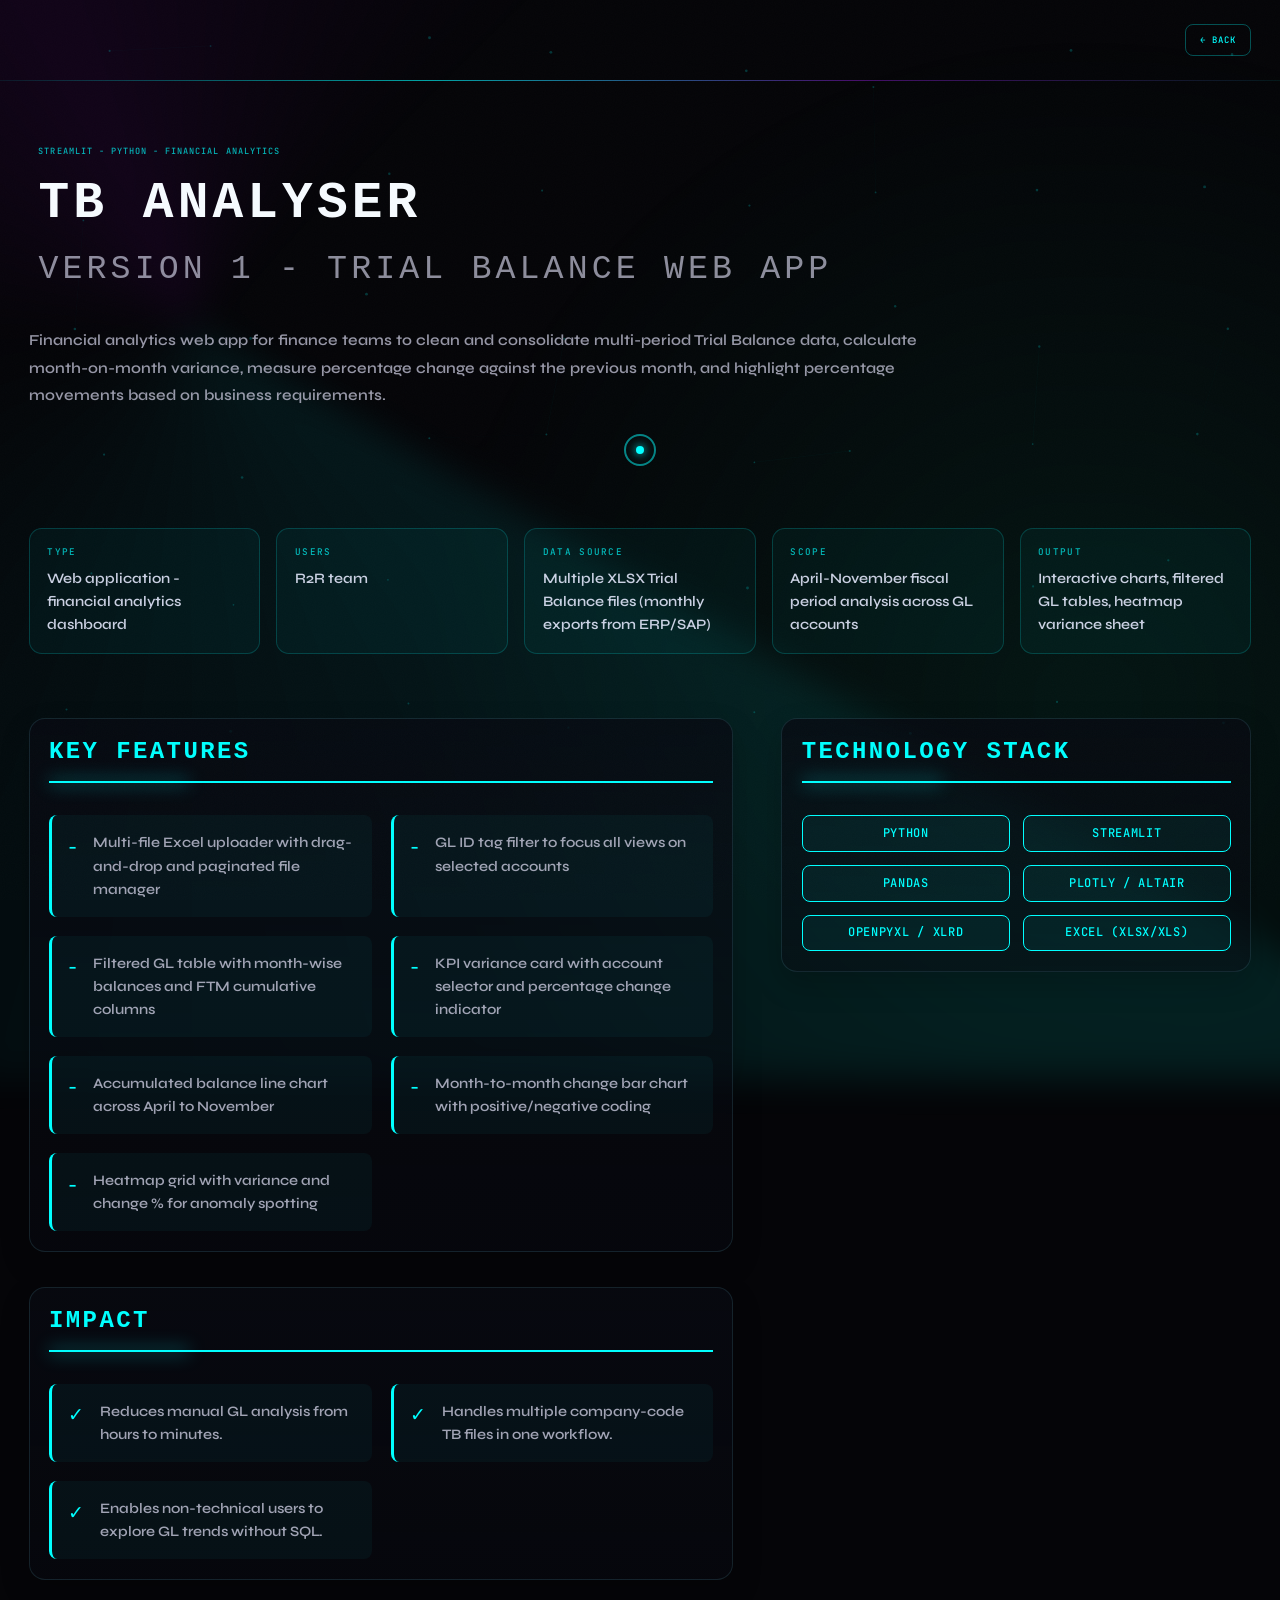
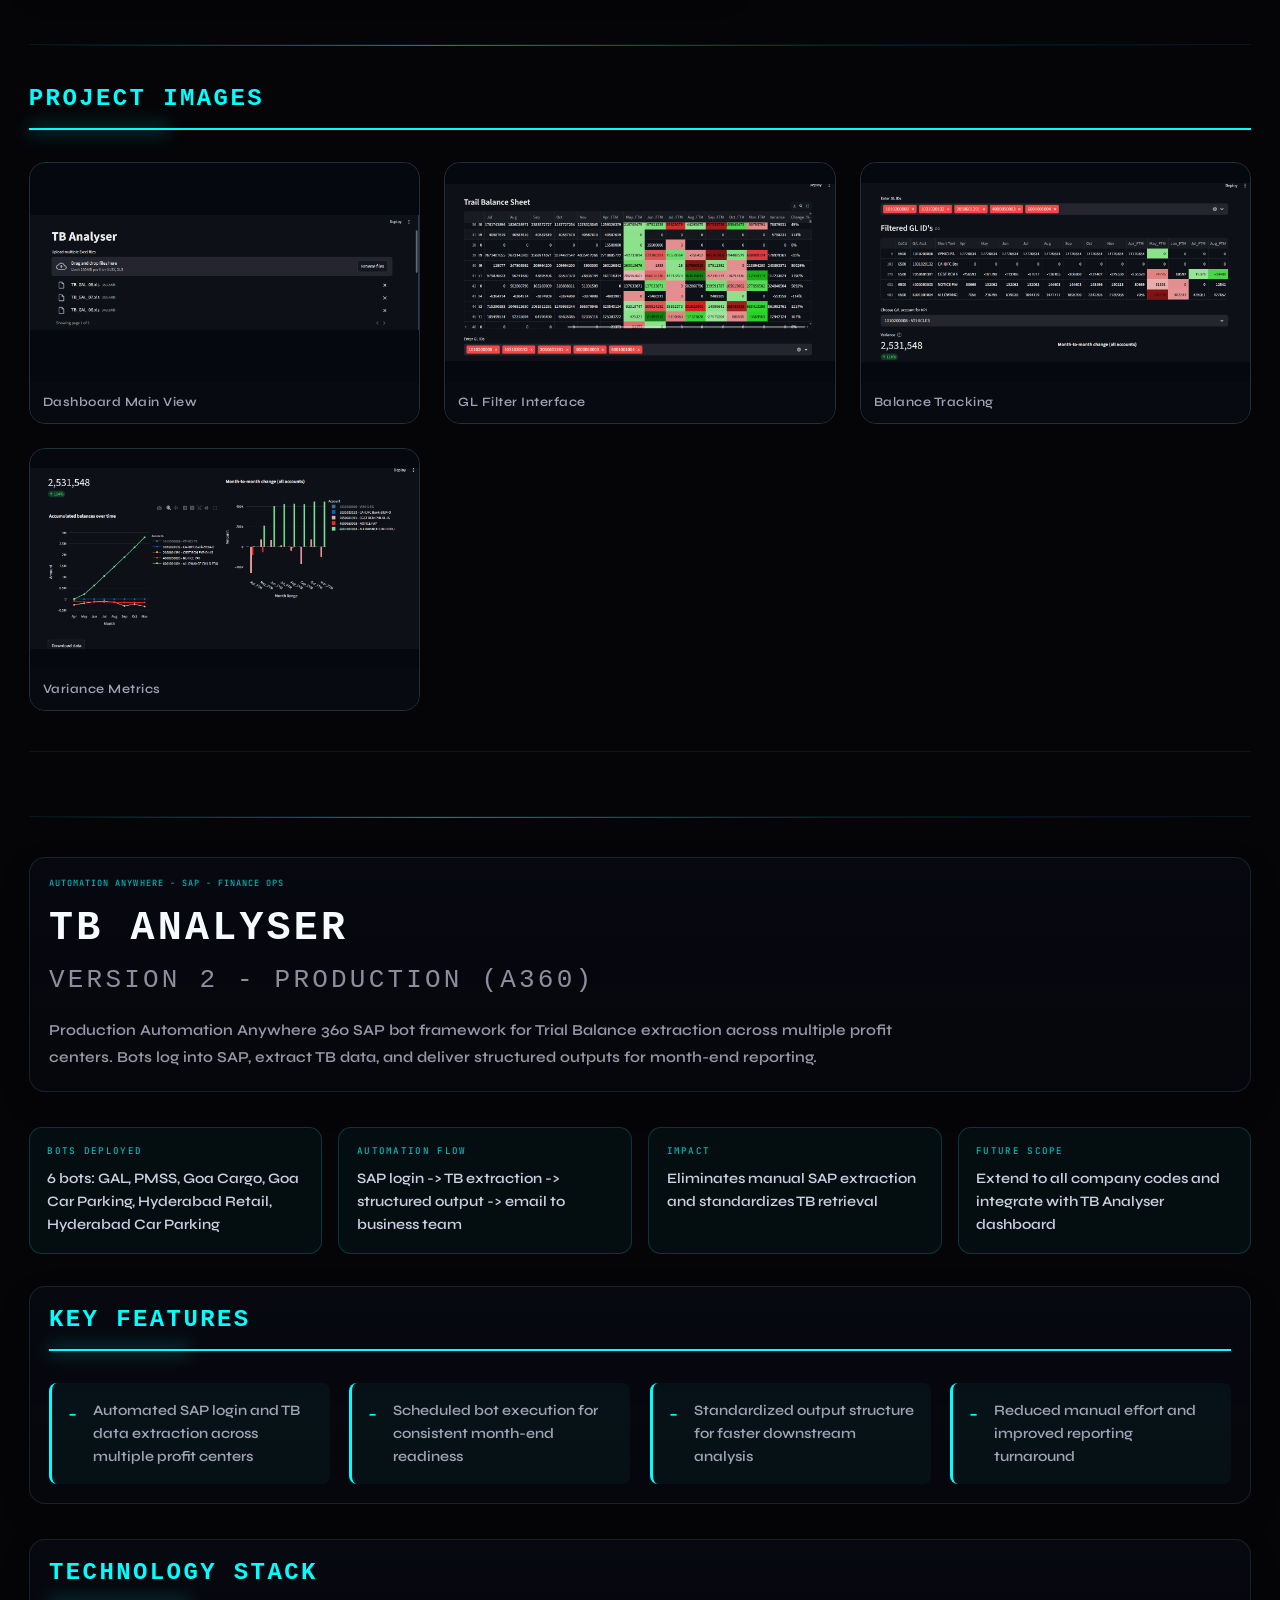
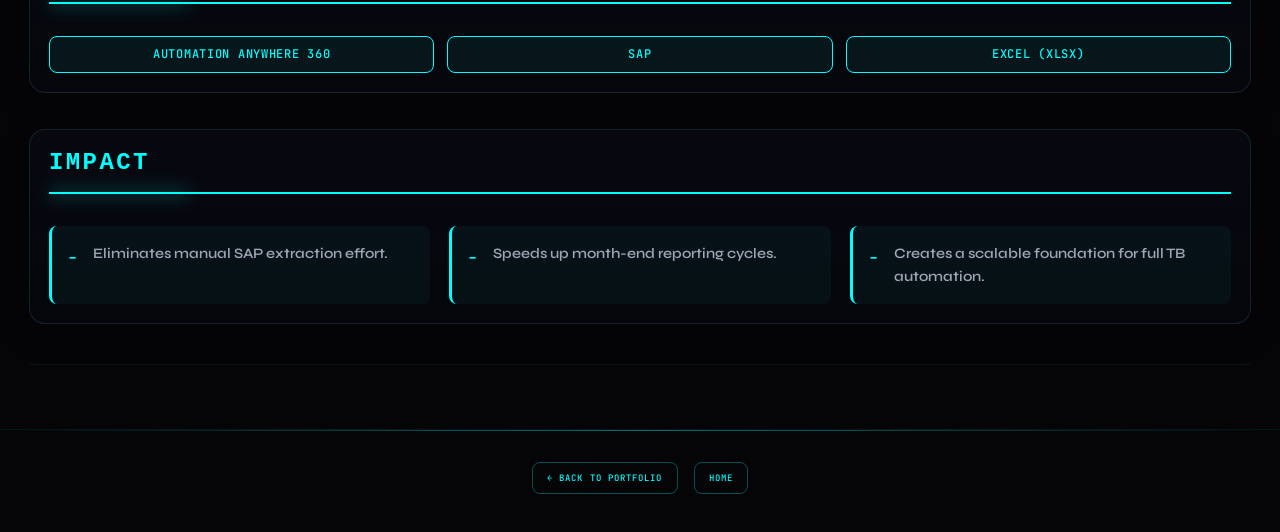
==== commit 7459f373: "Update detail.html" ====
--- a/detail.html
+++ b/detail.html
@@ -281,7 +281,7 @@
   pbi:{
     title:'POWER BI AUTOMATION',
     subtitle:'SCHEDULED REFRESH PIPELINE',
-    tag:'PYTHON · POWER BI API · SAP',
+    tag:'PYTHON · POWER BI',
     accent:'#00e5a0',
     desc:'Email-to-dashboard automation that captures daily data attachments, stores them centrally, and refreshes Power BI reports on schedule so team always see the latest numbers without manual handling.',
     overview:[
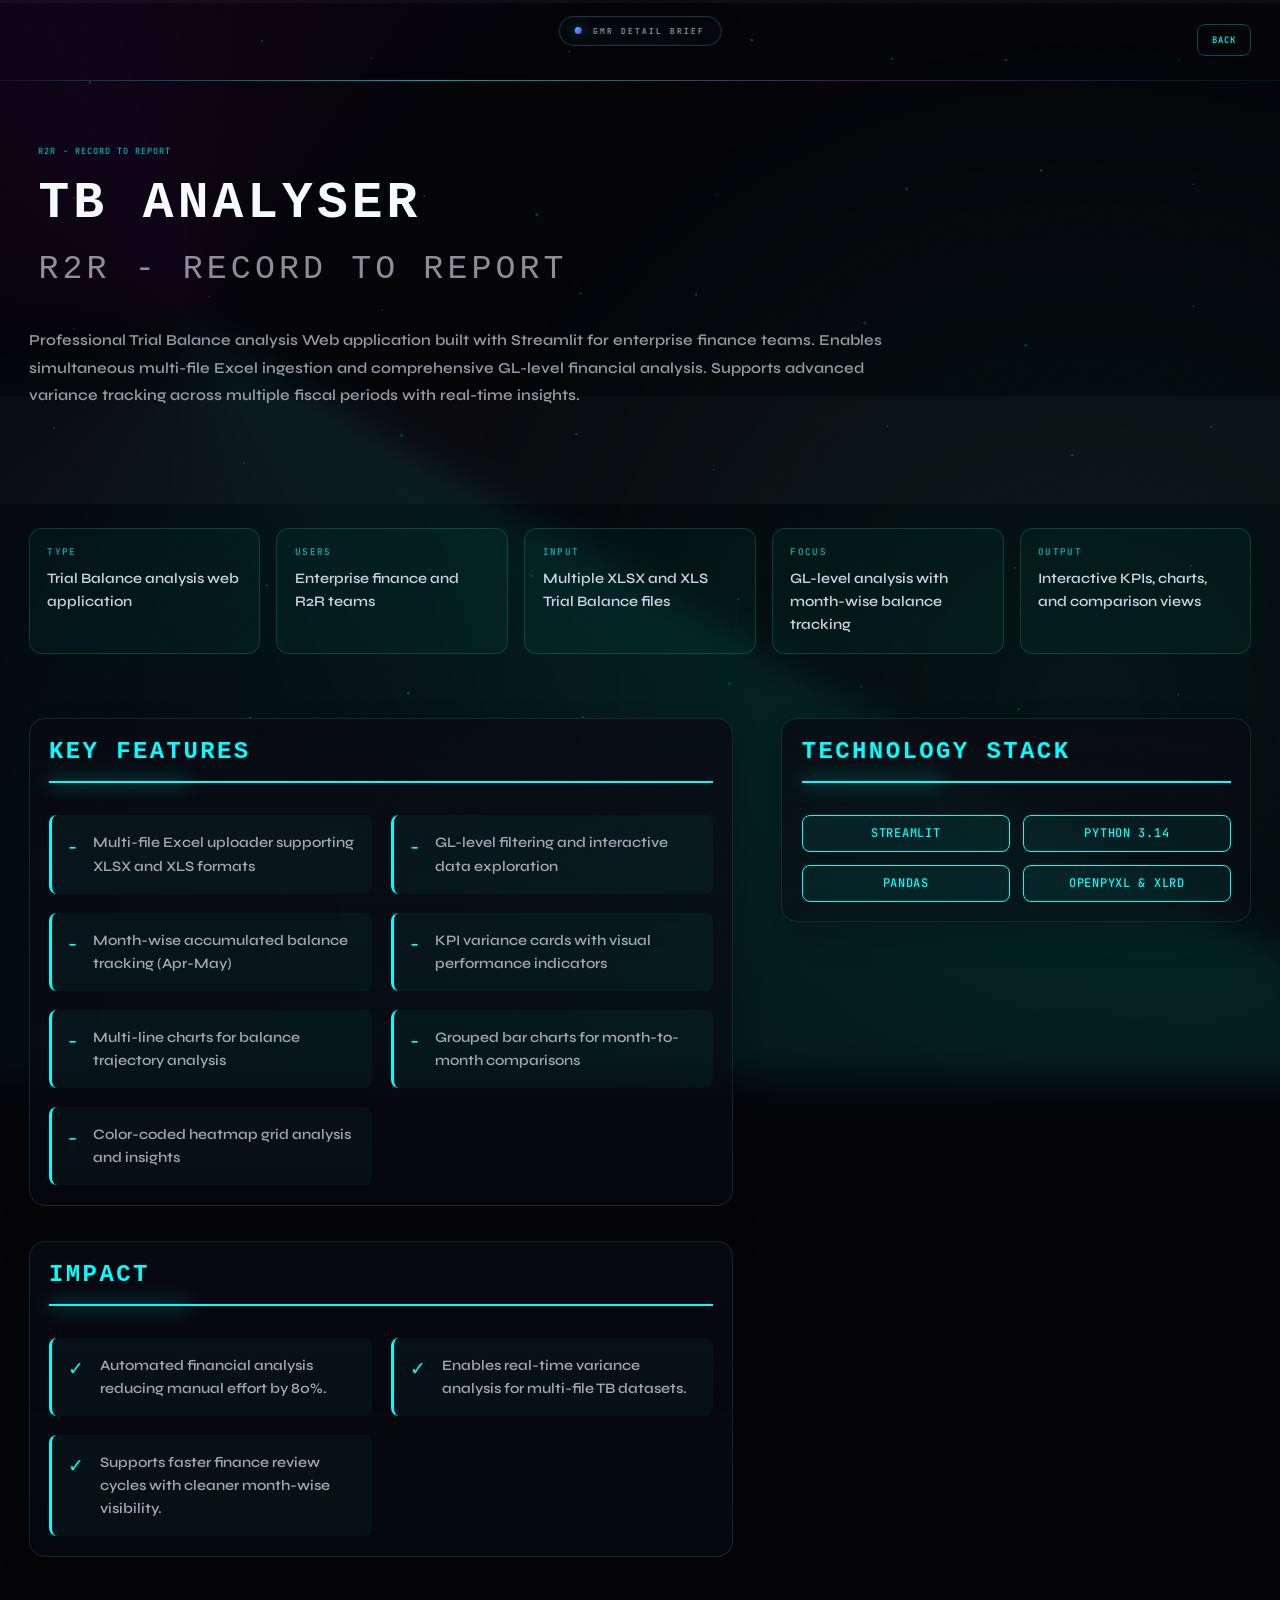
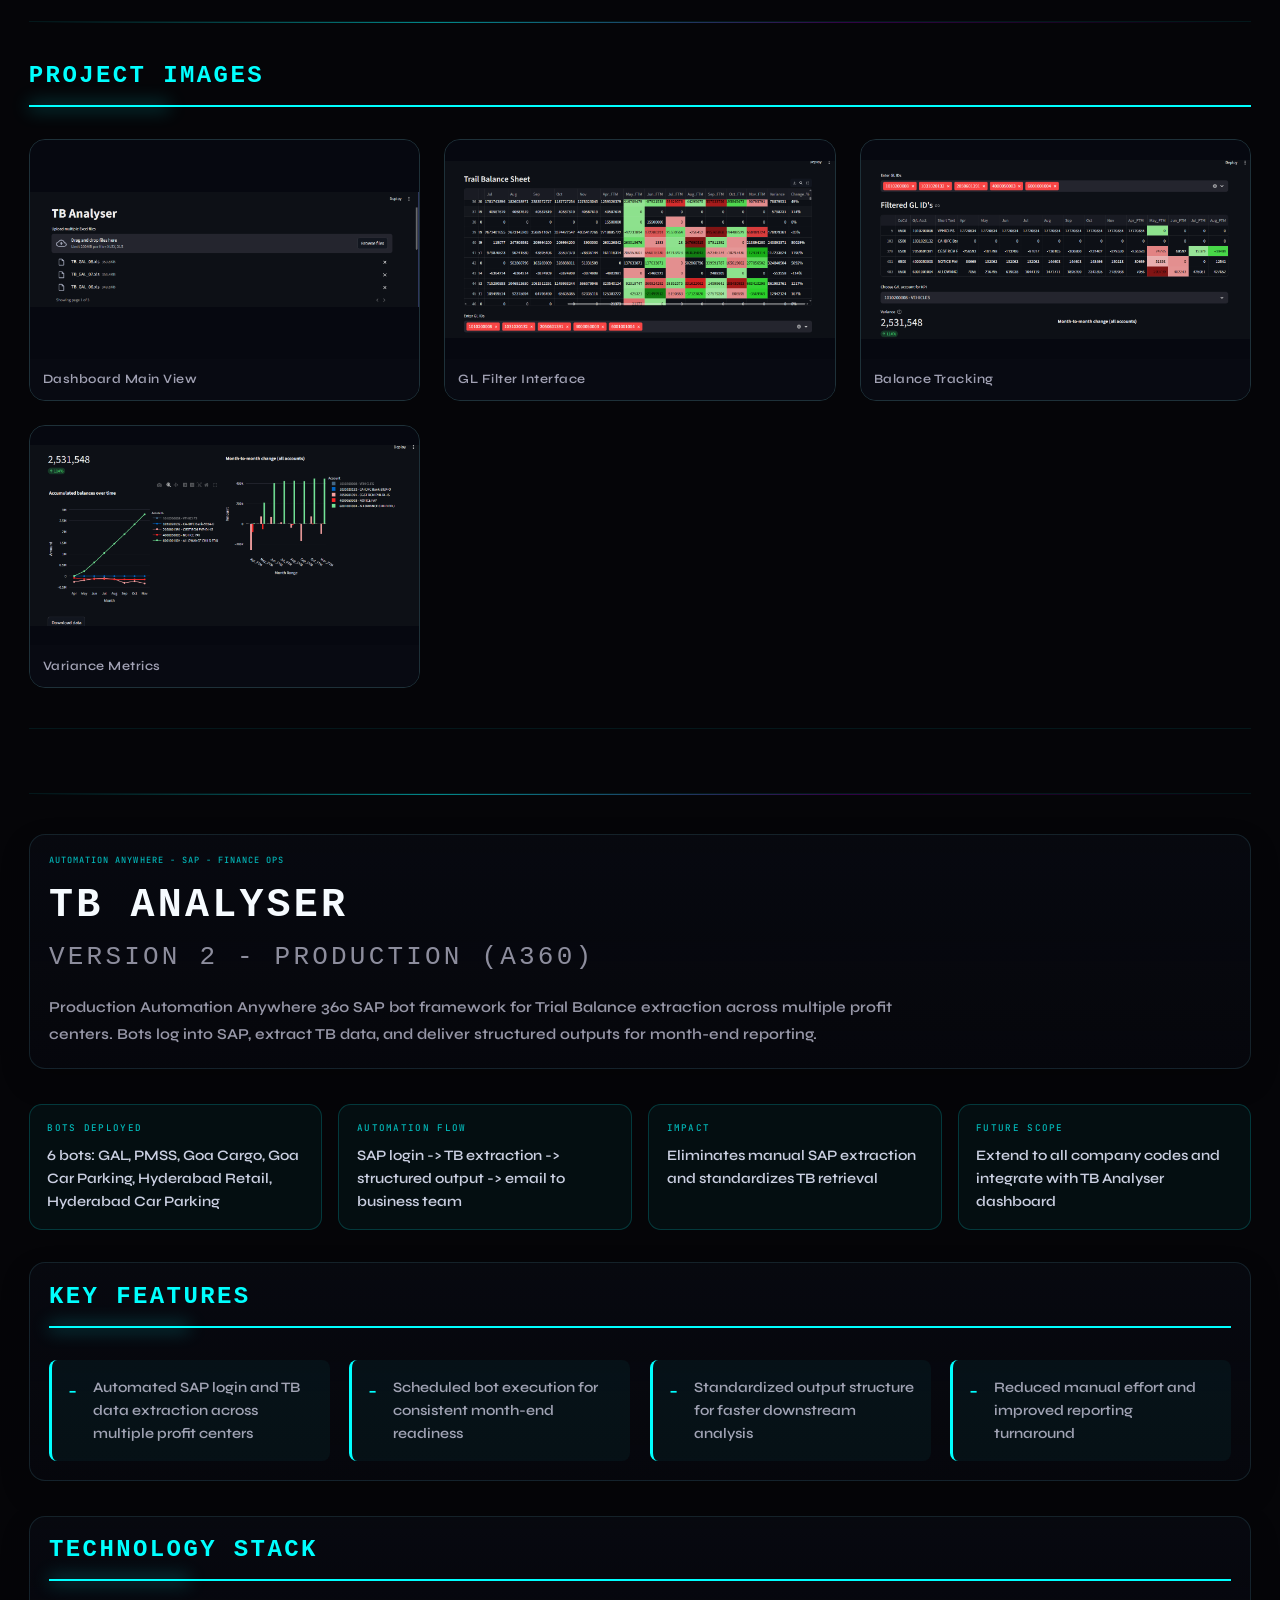
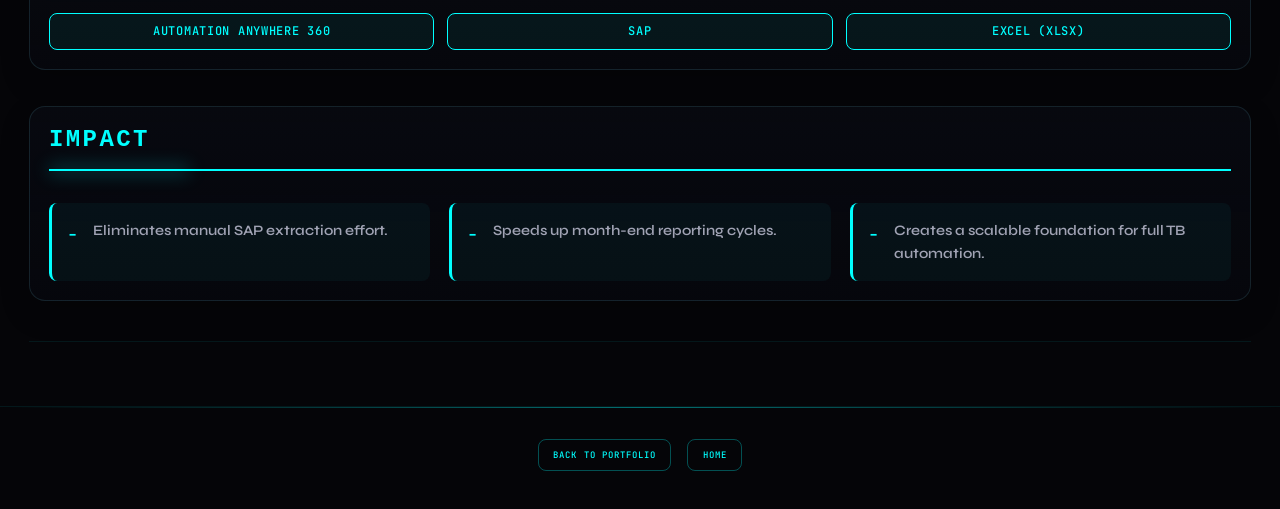
==== commit 6dd5e004: "Fix portfolio graphics and cursor behavior" ====
--- a/detail.html
+++ b/detail.html
@@ -8,13 +8,18 @@
 <style>
 *,*::before,*::after{box-sizing:border-box;margin:0;padding:0}
 html{scroll-behavior:smooth}
-body{background:#050508;color:#ccd;font-family:'Syne',sans-serif;overflow-x:hidden;cursor:none}
+body{background:#050508;color:#ccd;font-family:'Syne',sans-serif;overflow-x:hidden;cursor:auto}
 ::-webkit-scrollbar{width:3px}
 ::-webkit-scrollbar-track{background:#08080d}
 ::-webkit-scrollbar-thumb{background:#00FFFF;border-radius:2px}
 :root{--c:#00FFFF;--p:#BF00FF;--g:#00e5a0;--bg:#050508;--card:#0a0a10;--bc:rgba(0,255,255,.18)}
+.progress-rail{position:fixed;top:0;left:0;width:100%;height:3px;background:rgba(255,255,255,.04);z-index:10020;pointer-events:none}
+.progress-fill{height:100%;width:0;background:linear-gradient(90deg,var(--c),var(--p),var(--g));box-shadow:0 0 18px rgba(0,255,255,.4);transform-origin:left center}
+.topframe{position:fixed;top:1rem;left:50%;transform:translateX(-50%);z-index:10015;display:flex;align-items:center;gap:.7rem;padding:.55rem .95rem;border:1px solid rgba(120,225,255,.2);border-radius:999px;background:rgba(7,10,18,.5);backdrop-filter:blur(14px);box-shadow:0 12px 28px rgba(0,0,0,.24),0 0 0 1px rgba(255,255,255,.03) inset}
+.topframe-dot{width:7px;height:7px;border-radius:50%;background:linear-gradient(135deg,var(--c),var(--p));box-shadow:0 0 14px rgba(0,255,255,.55)}
+.topframe-label{font-family:'JetBrains Mono',monospace;font-size:.52rem;letter-spacing:.24em;color:rgba(205,235,255,.7)}
 body::before{content:"";position:fixed;inset:-20%;pointer-events:none;z-index:-1;background:conic-gradient(from 120deg at 25% 40%,rgba(0,255,255,.08),transparent 40%,rgba(191,0,255,.07),transparent 80%),radial-gradient(circle at 75% 70%,rgba(0,229,160,.08),transparent 42%);filter:blur(18px);animation:spin 28s linear infinite}
-body::after{content:"";position:fixed;inset:0;pointer-events:none;z-index:9990;background-image:url("data:image/svg+xml,%3Csvg xmlns='http://www.w3.org/2000/svg' width='200' height='200'%3E%3Cfilter id='n'%3E%3CfeTurbulence type='fractalNoise' baseFrequency='.9' numOctaves='4' stitchTiles='stitch'/%3E%3C/filter%3E%3Crect width='200' height='200' filter='url(%23n)' opacity='.04'/%3E%3C/svg%3E");opacity:.45}
+body::after{content:"";position:fixed;inset:0;pointer-events:none;z-index:9990;background-image:linear-gradient(180deg,transparent 0,transparent 44%,rgba(255,255,255,.05) 44%,rgba(255,255,255,.05) 56%,transparent 56%,transparent 100%),url("data:image/svg+xml,%3Csvg xmlns='http://www.w3.org/2000/svg' width='200' height='200'%3E%3Cfilter id='n'%3E%3CfeTurbulence type='fractalNoise' baseFrequency='.9' numOctaves='4' stitchTiles='stitch'/%3E%3C/filter%3E%3Crect width='200' height='200' filter='url(%23n)' opacity='.04'/%3E%3C/svg%3E");opacity:.45}
 @keyframes spin{from{transform:rotate(0deg) scale(1)}50%{transform:rotate(180deg) scale(1.06)}to{transform:rotate(360deg) scale(1)}}
 @keyframes riseFade{from{opacity:0;transform:translateY(28px) scale(.985);filter:blur(8px)}to{opacity:1;transform:translateY(0) scale(1);filter:blur(0)}}
 @keyframes softPulse{0%,100%{box-shadow:0 0 0 rgba(0,255,255,0)}50%{box-shadow:0 0 28px rgba(0,255,255,.12)}}
@@ -88,16 +93,15 @@
 .nav-footer::before{content:"";position:absolute;left:0;right:0;top:0;height:1px;background:linear-gradient(90deg,transparent,rgba(0,255,255,.42),transparent)}
 
 /* CURSOR */
-#cdot{position:fixed;top:0;left:0;width:8px;height:8px;background:var(--c);border-radius:50%;pointer-events:none;z-index:9999;box-shadow:0 0 10px var(--c);mix-blend-mode:screen;will-change:transform,opacity}
-#cring{position:fixed;top:0;left:0;width:32px;height:32px;border:2px solid rgba(0,255,255,.7);border-radius:50%;pointer-events:none;z-index:9998;mix-blend-mode:screen;will-change:transform,opacity;opacity:.72}
-@media(hover:hover) and (pointer:fine){*,*::before,*::after{cursor:none!important}}
-@media(hover:none),(pointer:coarse){body{cursor:auto}#cdot,#cring{display:none}}
+#cdot{position:fixed;top:0;left:0;width:10px;height:10px;background:#00FFFF;border-radius:50%;pointer-events:none;z-index:9999;box-shadow:0 0 12px rgba(0,255,255,.9),0 0 24px rgba(0,255,255,.45);will-change:transform,opacity;opacity:0;transform:translate3d(-100px,-100px,0) translate(-50%,-50%)}
+#cring{position:fixed;top:0;left:0;width:34px;height:34px;border:1.75px solid rgba(0,255,255,.95);border-radius:50%;pointer-events:none;z-index:9998;box-shadow:0 0 18px rgba(0,255,255,.38),inset 0 0 10px rgba(0,255,255,.12);background:rgba(0,255,255,.04);will-change:transform,opacity;opacity:0;transform:translate3d(-100px,-100px,0) translate(-50%,-50%)}
+body.custom-cursor-active,body.custom-cursor-active *,body.custom-cursor-active *::before,body.custom-cursor-active *::after{cursor:none!important}
 
 /* AI AGENT SPECIAL HERO */
 .hero.agent-hero{padding:6rem 2.2rem 4rem;background:linear-gradient(180deg,rgba(240,165,0,.08),rgba(0,255,255,.03));border-radius:1.5rem;border:1px solid rgba(240,165,0,.2);position:relative;overflow:hidden}
 .hero.agent-hero::before{content:"";position:absolute;inset:0;background:radial-gradient(circle at 20% 30%,rgba(240,165,0,.1),transparent 50%);pointer-events:none}
 .agent-indicator{font-family:'JetBrains Mono',monospace;font-size:.7rem;letter-spacing:.15em;color:#f0a500;text-transform:uppercase;background:rgba(240,165,0,.2);width:fit-content;padding:.4rem .8rem;border-radius:.3rem;margin-bottom:2rem;display:flex;align-items:center;gap:.5rem}
-.agent-indicator::before{content:"◆";display:inline-block;animation:pulse 2s infinite}
+.agent-indicator::before{content:".";display:inline-block;animation:pulse 2s infinite}
 @keyframes pulse{0%,100%{opacity:.6;transform:scale(1)}50%{opacity:1;transform:scale(1.2)}}
 
 .agent-title-wrap{position:relative;z-index:1;margin-bottom:2rem;padding-left:.6rem}
@@ -113,6 +117,7 @@
 }
 
 @media(max-width:700px){
+  .topframe{top:.7rem;width:calc(100% - 1.2rem);justify-content:center}
   .hero{padding:2.5rem 0 2rem}
   .hero-title{font-size:clamp(1.5rem,4vw,2.5rem)}
   .images-gallery{grid-template-columns:1fr}
@@ -123,11 +128,13 @@
 </head>
 <body>
 <canvas id="dot-canvas" class="dot-canvas" aria-hidden="true"></canvas>
+<div class="progress-rail" aria-hidden="true"><div class="progress-fill" id="progressFill"></div></div>
+<div class="topframe"><span class="topframe-dot" aria-hidden="true"></span><span class="topframe-label">GMR DETAIL BRIEF</span></div>
 
 <header class="header">
   <div class="wrap" style="display:flex;width:100%;justify-content:space-between;align-items:center">
     <div id="title-place"></div>
-    <a class="back-btn" href="sri.html#work">← BACK</a>
+    <a class="back-btn" href="sri.html#work">BACK</a>
   </div>
 </header>
 
@@ -143,7 +150,7 @@
 </main>
 
 <div class="nav-footer">
-  <a class="back-btn" href="sri.html#work">← BACK TO PORTFOLIO</a>
+  <a class="back-btn" href="sri.html#work">BACK TO PORTFOLIO</a>
   <a class="back-btn" href="sri.html">HOME</a>
 </div>
 
@@ -153,6 +160,16 @@
 <script>
 (function(){
 'use strict';
+var progressFill=document.getElementById('progressFill');
+function updateProgress(){
+  if(!progressFill)return;
+  var scrollable=Math.max(1,document.documentElement.scrollHeight-window.innerHeight);
+  var ratio=Math.max(0,Math.min(1,window.scrollY/scrollable));
+  progressFill.style.width=(ratio*100).toFixed(2)+'%';
+}
+window.addEventListener('scroll',updateProgress,{passive:true});
+window.addEventListener('resize',updateProgress);
+updateProgress();
 
 function queueReveal(scope){
   var root=scope||document;
@@ -187,32 +204,32 @@
 var projectData={
   tb:{
     title:'TB ANALYSER',
-    subtitle:'VERSION 1 - TRIAL BALANCE WEB APP',
-    tag:'STREAMLIT - PYTHON - FINANCIAL ANALYTICS',
+    subtitle:'R2R - RECORD TO REPORT',
+    tag:'R2R - RECORD TO REPORT',
     accent:'#00FFFF',
-    desc:'Financial analytics web app for finance teams to clean and consolidate multi-period Trial Balance data, calculate month-on-month variance, measure percentage change against the previous month, and highlight percentage movements based on business requirements.',
+    desc:'Professional Trial Balance analysis Web application built with Streamlit for enterprise finance teams. Enables simultaneous multi-file Excel ingestion and comprehensive GL-level financial analysis. Supports advanced variance tracking across multiple fiscal periods with real-time insights.',
     overview:[
-      {label:'Type',value:'Web application - financial analytics dashboard'},
-      {label:'Users',value:'R2R team'},
-      {label:'Data Source',value:'Multiple XLSX Trial Balance files (monthly exports from ERP/SAP)'},
-      {label:'Scope',value:'April-November fiscal period analysis across GL accounts'},
-      {label:'Output',value:'Interactive charts, filtered GL tables, heatmap variance sheet'}
+      {label:'Type',value:'Trial Balance analysis web application'},
+      {label:'Users',value:'Enterprise finance and R2R teams'},
+      {label:'Input',value:'Multiple XLSX and XLS Trial Balance files'},
+      {label:'Focus',value:'GL-level analysis with month-wise balance tracking'},
+      {label:'Output',value:'Interactive KPIs, charts, and comparison views'}
     ],
     features:[
-      {icon:'-',text:'Multi-file Excel uploader with drag-and-drop and paginated file manager'},
-      {icon:'-',text:'GL ID tag filter to focus all views on selected accounts'},
-      {icon:'-',text:'Filtered GL table with month-wise balances and FTM cumulative columns'},
-      {icon:'-',text:'KPI variance card with account selector and percentage change indicator'},
-      {icon:'-',text:'Accumulated balance line chart across April to November'},
-      {icon:'-',text:'Month-to-month change bar chart with positive/negative coding'},
-      {icon:'-',text:'Heatmap grid with variance and change % for anomaly spotting'}
-    ],
-    techStack:['Python','Streamlit','Pandas','Plotly / Altair','openpyxl / xlrd','Excel (XLSX/XLS)'],
+      {icon:'-',text:'Multi-file Excel uploader supporting XLSX and XLS formats'},
+      {icon:'-',text:'GL-level filtering and interactive data exploration'},
+      {icon:'-',text:'Month-wise accumulated balance tracking (Apr-May)'},
+      {icon:'-',text:'KPI variance cards with visual performance indicators'},
+      {icon:'-',text:'Multi-line charts for balance trajectory analysis'},
+      {icon:'-',text:'Grouped bar charts for month-to-month comparisons'},
+      {icon:'-',text:'Color-coded heatmap grid analysis and insights'}
+    ],
+    techStack:['Streamlit','Python 3.14','Pandas','openpyxl & xlrd'],
     tools:[],
     impact:[
-      'Reduces manual GL analysis from hours to minutes.',
-      'Handles multiple company-code TB files in one workflow.',
-      'Enables non-technical users to explore GL trends without SQL.'
+      'Automated financial analysis reducing manual effort by 80%.',
+      'Enables real-time variance analysis for multi-file TB datasets.',
+      'Supports faster finance review cycles with cleaner month-wise visibility.'
     ],
     images:[
       {src:'assets/trailbalance/web/TB Analyzer - 1.png',label:'Dashboard Main View'},
@@ -247,32 +264,33 @@
     }
   },
   cash:{
-    title:'CASH APP',
+    title:'CASH APPLICATION - DIAL',
     subtitle:'',
-    tag:'DATA PIPELINE - AUTOMATION - FINANCE OPS',
+    tag:'O2C - ORDER TO CASH',
     accent:'#BF00FF',
-    desc:'Cash application automation for finance operations, supported by two daily Automation Anywhere bots: one bot downloads the customer open dump (open line items) from SAP, and the second bot collects payment advices from email every day for downstream matching and reconciliation.',
+    desc:'An automated Cash Application DIAL Bot that intelligently downloads bank statements, identifies customers and invoices, validates payments, handles TDS, and posts and clears entries in SAP to enable faster, accurate, and compliant cash application.',
     overview:[
-      {label:'Type',value:'Automated AR matching pipeline'},
-      {label:'Inputs',value:'SAP open dump, payment advices from email, Customer Master, Consolidated Invoice Extract'},
-      {label:'Output',value:'Comparison file with match, mismatch, and missing flags'},
-      {label:'Use Case',value:'Cash application and accounts receivable operations'},
-      {label:'Bot Schedule',value:'2 Automation Anywhere bots running daily'}
+      {label:'Type',value:'Cash application DIAL bot'},
+      {label:'Domain',value:'O2C - Order to Cash'},
+      {label:'Inputs',value:'SAP AR data, bank statements, payment advice streams'},
+      {label:'Core Action',value:'Invoice matching, validation, posting, and clearing'},
+      {label:'Output',value:'Faster, compliant, and accurate cash application'}
     ],
     features:[
-      {icon:'-',text:'Automation Anywhere bot downloads the customer open dump (open line items) directly from SAP every day'},
-      {icon:'-',text:'Automation Anywhere bot collects all daily payment advices from email for cash application processing'},
-      {icon:'-',text:'Cross-matches AR records against Customer Master and consolidated invoice data'},
-      {icon:'-',text:'Flags matches, mismatches, and records missing from the AR system'},
-      {icon:'-',text:'Produces a clean, audit-ready comparison output for cash application teams'},
-      {icon:'-',text:'Supports reconciliation workflows with faster exception visibility through daily automated bot runs'}
-    ],
-    techStack:['Automation Anywhere 360','SAP','Microsoft Outlook / Email','Python','Pandas','openpyxl','Excel (XLSX)'],
+      {icon:'-',text:'Multi-source integration of SAP AR, bank statements, and payment advice streams'},
+      {icon:'-',text:'Automated data extraction, normalization, and cleansing using RPA and rules engines'},
+      {icon:'-',text:'Duplicate transaction detection and prevention through intelligent validation logic'},
+      {icon:'-',text:'AI/NLP-based customer master data enrichment and SAP mapping'},
+      {icon:'-',text:'Rules-driven invoice and amount reconciliation with TDS and tolerance handling'},
+      {icon:'-',text:'End-to-end status flagging with exception tracking and worklist routing'},
+      {icon:'-',text:'SAP-ready reporting outputs enabling faster posting, clearing, and audit compliance'}
+    ],
+    techStack:['Python','Robotic Process Automation (A360)','Artificial Intelligence','Document AI / Intelligent Document Processing (IDP)'],
     tools:[],
     impact:[
-      'Eliminates daily manual effort for SAP open-line-item extraction and payment advice collection.',
-      'Improves reconciliation speed and accuracy by feeding the matching process with fresh daily inputs.',
-      'Provides clear visibility into mismatches and missing records for cash application teams.'
+      'Automated pipeline processes 100,000+ transactions monthly.',
+      'Reduced manual reconciliation from 40+ hours to under 2 hours per cycle.',
+      'Accuracy rate: 99.2% with zero false positives.'
     ],
     images:[
       {src:'assets/trailbalance/a360/CashApp_DataFlow.png',label:'Data Flow Architecture'}
@@ -280,37 +298,36 @@
   },
   pbi:{
     title:'POWER BI AUTOMATION',
-    subtitle:'SCHEDULED REFRESH PIPELINE',
-    tag:'PYTHON · POWER BI',
+    subtitle:'EMAIL-TO-DASHBOARD AUTOMATION',
+    tag:'HR ANALYTICS DASHBOARD',
     accent:'#00e5a0',
-    desc:'Email-to-dashboard automation that captures daily data attachments, stores them centrally, and refreshes Power BI reports on schedule so team always see the latest numbers without manual handling.',
+    desc:'Power BI reporting workflow that captures daily email attachments, stores them in a shared folder, and keeps dashboard inputs organized for business reporting.',
     overview:[
-      {label:'Type',value:'Power BI automation - email to dashboard pipeline'},
-      {label:'Data Source',value:'Daily email attachments'},
-      {label:'Automation',value:'Power Automate flow to shared storage'},
-      {label:'Refresh',value:'Scheduled dataset refresh at 10:00 AM'},
-      {label:'Output',value:'Always-current Power BI dashboard'}
+      {label:'Type',value:'Power BI reporting workflow'},
+      {label:'Use Case',value:'HR Analytics Dashboard'},
+      {label:'Input',value:'Daily email attachments and shared folder data'},
+      {label:'Delivery',value:'Shared-folder reporting input flow'},
+      {label:'Output',value:'Centralized files for Power BI dashboards'}
     ],
     features:[
-      {icon:'📥',text:'Automated email attachment capture using Power Automate'},
-      {icon:'🗂️',text:'Automatic file download and storage in a shared folder'},
-      {icon:'🔄',text:'Power BI dataset connected to folder with daily refresh'},
-      {icon:'📊',text:'Dashboards update each morning without manual touchpoints'}
-    ],
-    techStack:['Power BI','Power Automate','Microsoft Outlook'],
+      {icon:'.',text:'Automated email attachment collection using Microsoft Power Automate.'},
+      {icon:'.',text:'Automatically downloads and stores received data files in a shared folder.'},
+      {icon:'.',text:'Creates a consistent reporting handoff into Power BI from shared storage.'},
+      {icon:'.',text:'Keeps dashboard source files organized and accessible without repeated manual chasing.'}
+    ],
+    techStack:['Data Visualization: Microsoft Power BI','Automation: Microsoft Power Automate','Email Integration: Microsoft Outlook'],
     tools:[],
     impact:[
-      'Eliminates manual file handling for daily reporting.',
-      'Ensures consistent, timed refreshes for decision makers.',
-      'Reduces operational risk from missed updates.',
-      'Creates a scalable pattern for other BI workflows.'
+      'Reduced manual effort in daily report file intake.',
+      '4 enterprise reports now feed from a centralized shared data handoff.',
+      'Created a more reliable reporting workflow for stakeholders.'
     ],
     images:[]
   },
   agent:{
     title:'GMR NEWSLETTER AGENT',
     subtitle:'AUTONOMOUS AI RESEARCH ENGINE',
-    tag:'GROQ · TAVILY · AGENTIC ORCHESTRATION',
+    tag:'GROQ . TAVILY . AGENTIC ORCHESTRATION',
     accent:'#f0a500',
     isAgent:true,
     desc:'Fully automated weekly intelligence briefing system for the GMR Transformation Team. The agent curates key AI developments, summarizes stories by category, formats a branded HTML email, and delivers it on schedule with zero manual effort after setup.',
@@ -321,12 +338,12 @@
       {label:'Sections',value:'Headlines, Models & Tools, Business, Research, Policy, Quick Bites, Takeaways'}
     ],
     features:[
-      {icon:'⚡',text:'Groq LLaMA 3 summarization for fast, newsletter-ready prose'},
-      {icon:'🤖',text:'Multi-section briefing: Headlines, Models, Business, Research, Policy, and more'},
-      {icon:'📧',text:'HTML email assembly and delivery via Gmail SMTP'},
-      {icon:'⏰',text:'Cron-based scheduling for consistent weekly delivery'},
-      {icon:'🛡️',text:'Section-level error handling to keep runs resilient'},
-      {icon:'🎯',text:'Consistent formatting across sections and outputs'}
+      {icon:'.',text:'Groq LLaMA 3 summarization for fast, newsletter-ready prose'},
+      {icon:'.',text:'Multi-section briefing: Headlines, Models, Business, Research, Policy, and more'},
+      {icon:'.',text:'HTML email assembly and delivery via Gmail SMTP'},
+      {icon:'.',text:'Cron-based scheduling for consistent weekly delivery'},
+      {icon:'.',text:'Section-level error handling to keep runs resilient'},
+      {icon:'.',text:'Consistent formatting across sections and outputs'}
     ],
     techStack:['Python 3.10','Groq API','Tavily API','Cron (Linux)','SMTP / Gmail'],
     tools:[],
@@ -895,7 +912,7 @@
 var pid=getProjectId();
 renderProject(pid);
 
-var hasFinePointer=window.matchMedia('(hover: hover) and (pointer: fine)').matches;
+var prefersReducedMotion=window.matchMedia('(prefers-reduced-motion: reduce)').matches;
 var cdot=document.getElementById('cdot');
 var cring=document.getElementById('cring');
 var mouseX=window.innerWidth/2;
@@ -903,26 +920,37 @@
 var dotX=mouseX, dotY=mouseY;
 var ringX=mouseX, ringY=mouseY;
 var targetOpacity=0.72;
+var customCursorActive=false;
+document.body.classList.remove('custom-cursor-active');
+document.body.style.cursor='auto';
+function activateCustomCursor(){
+  if(customCursorActive||prefersReducedMotion||!cdot||!cring)return;
+  customCursorActive=true;
+  document.body.classList.add('custom-cursor-active');
+  document.body.style.cursor='none';
+}
 
 function animateCursor(){
-  if(hasFinePointer&&cdot&&cring){
+  if(customCursorActive&&cdot&&cring){
     dotX+=(mouseX-dotX)*0.35;
     dotY+=(mouseY-dotY)*0.35;
     ringX+=(mouseX-ringX)*0.12;
     ringY+=(mouseY-ringY)*0.12;
     cdot.style.transform='translate3d('+dotX.toFixed(2)+'px,'+dotY.toFixed(2)+'px,0) translate(-50%,-50%)';
     cring.style.transform='translate3d('+ringX.toFixed(2)+'px,'+ringY.toFixed(2)+'px,0) translate(-50%,-50%)';
+    cdot.style.opacity='1';
     cring.style.opacity=(parseFloat(cring.style.opacity||'0.72')+(targetOpacity-parseFloat(cring.style.opacity||'0.72'))*.2).toFixed(3);
   }
   requestAnimationFrame(animateCursor);
 }
 
 window.addEventListener('mousemove',function(e){
+  activateCustomCursor();
   mouseX=e.clientX;
   mouseY=e.clientY;
 });
 window.addEventListener('mouseover',function(){targetOpacity=0.72;});
-window.addEventListener('mouseout',function(){targetOpacity=0;});
+window.addEventListener('mouseout',function(e){if(!e.relatedTarget)targetOpacity=0;});
 animateCursor();
 
 var canvas=document.getElementById('dot-canvas');
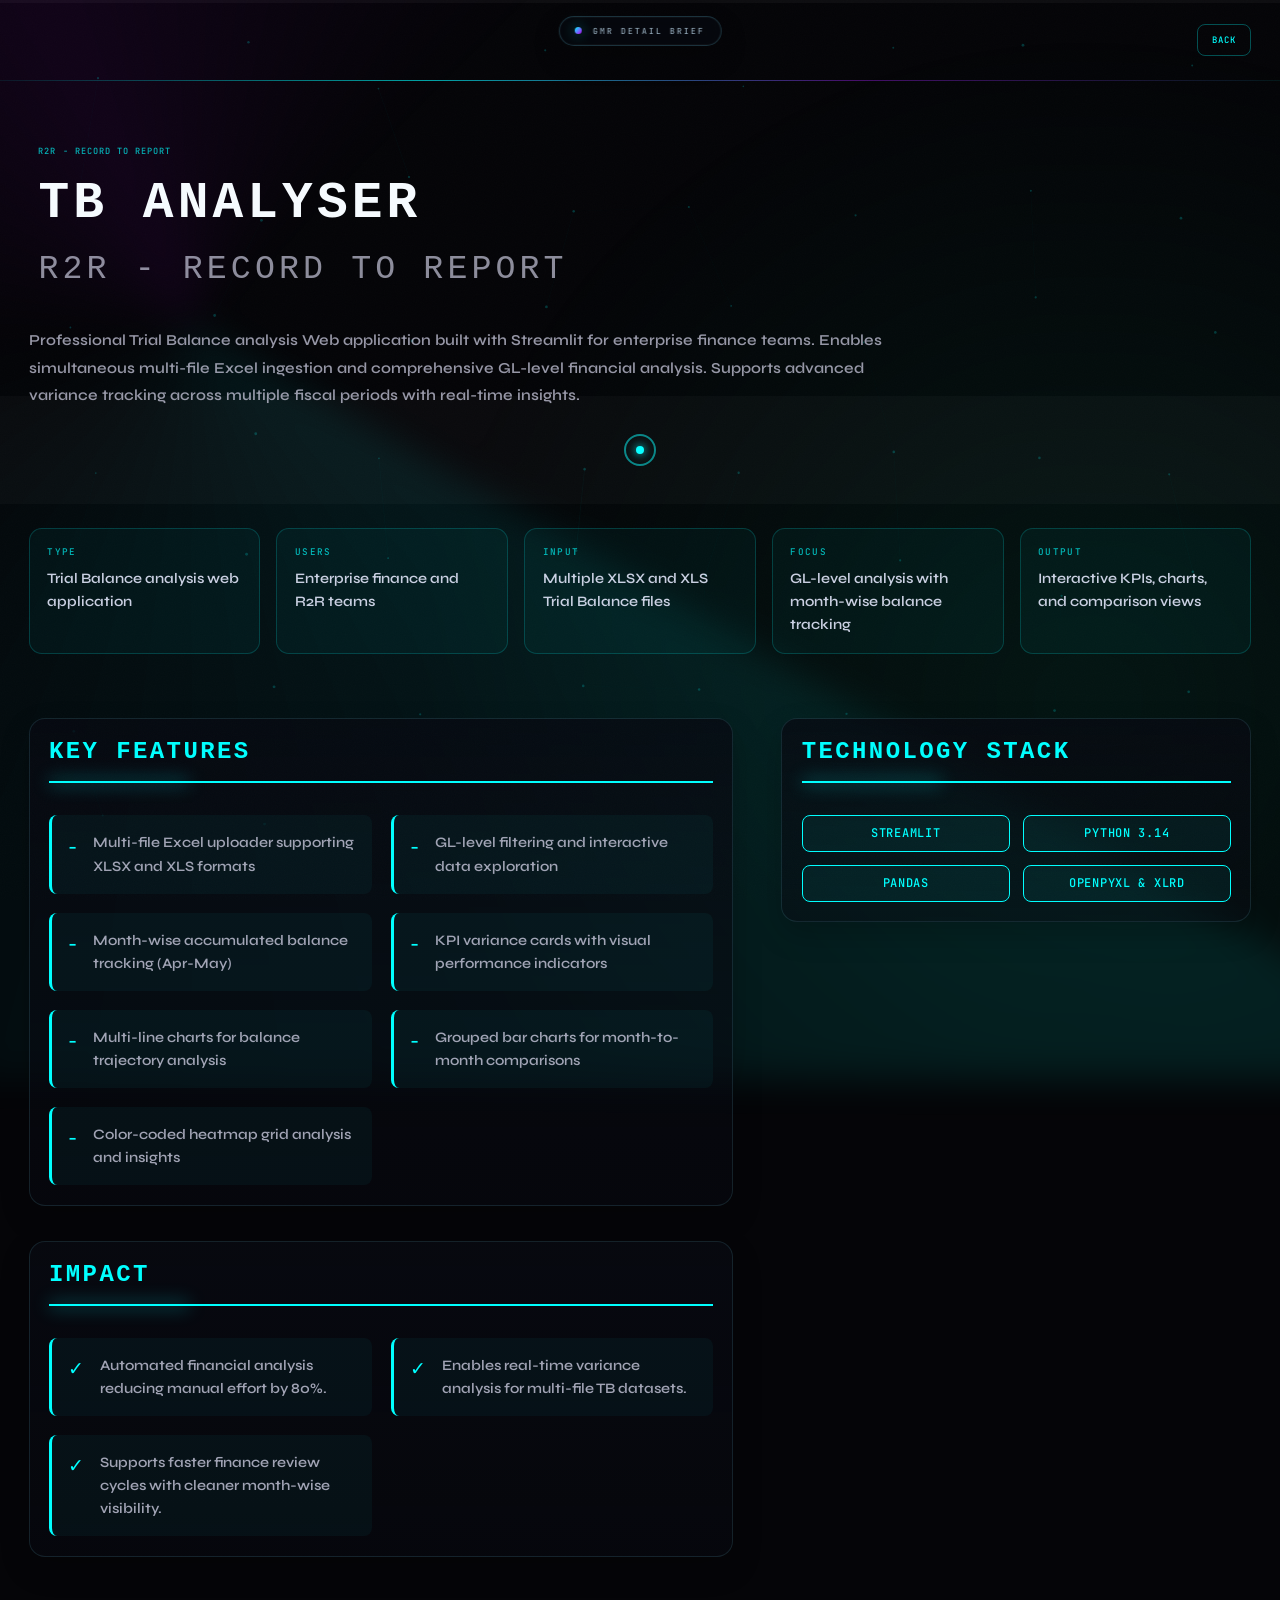
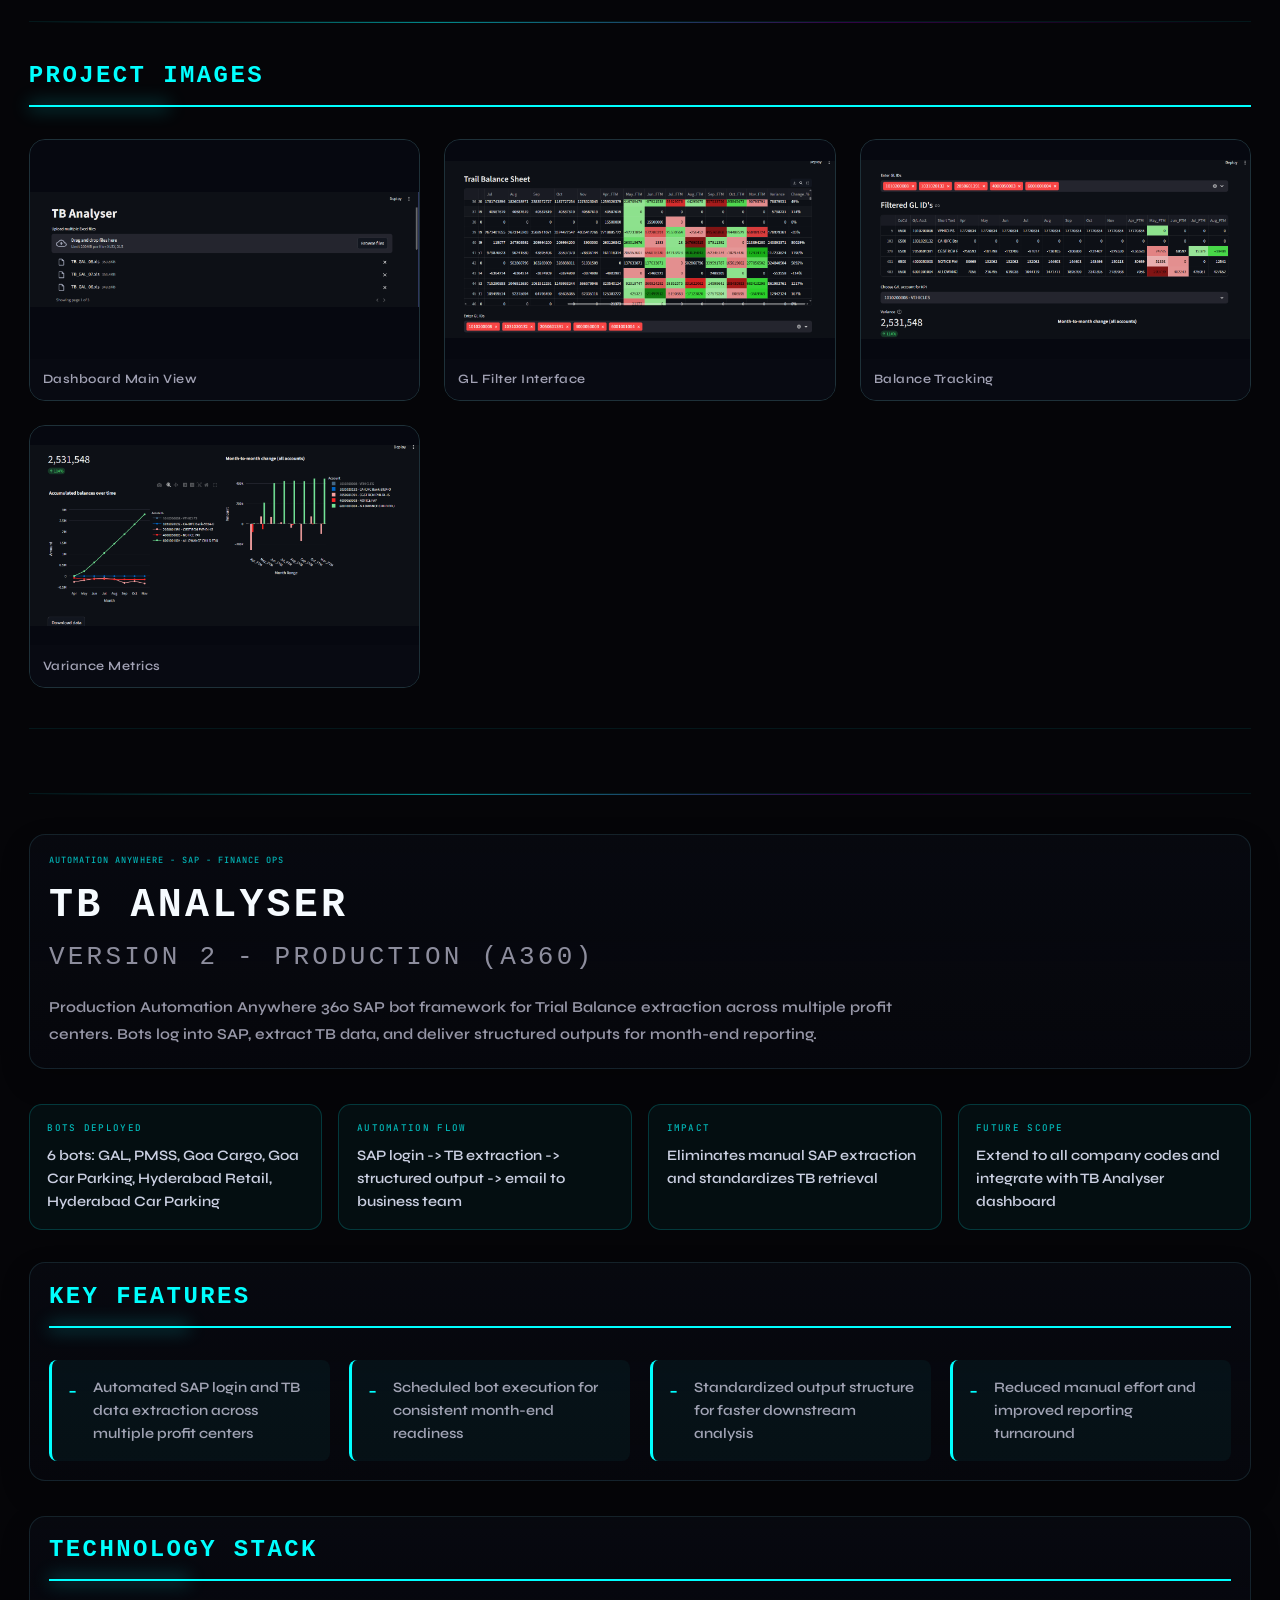
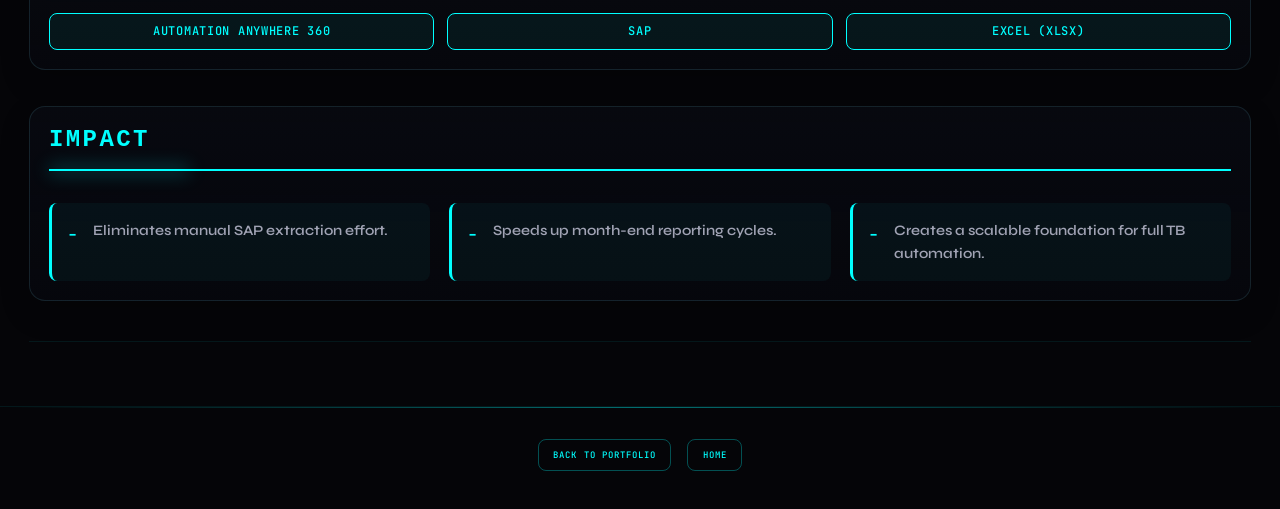
==== commit bc12cac7: "feat: standardize cursor styling across all pages (sri.html, project.html, detail.html) and update p" ====
--- a/detail.html
+++ b/detail.html
@@ -93,8 +93,10 @@
 .nav-footer::before{content:"";position:absolute;left:0;right:0;top:0;height:1px;background:linear-gradient(90deg,transparent,rgba(0,255,255,.42),transparent)}
 
 /* CURSOR */
-#cdot{position:fixed;top:0;left:0;width:10px;height:10px;background:#00FFFF;border-radius:50%;pointer-events:none;z-index:9999;box-shadow:0 0 12px rgba(0,255,255,.9),0 0 24px rgba(0,255,255,.45);will-change:transform,opacity;opacity:0;transform:translate3d(-100px,-100px,0) translate(-50%,-50%)}
-#cring{position:fixed;top:0;left:0;width:34px;height:34px;border:1.75px solid rgba(0,255,255,.95);border-radius:50%;pointer-events:none;z-index:9998;box-shadow:0 0 18px rgba(0,255,255,.38),inset 0 0 10px rgba(0,255,255,.12);background:rgba(0,255,255,.04);will-change:transform,opacity;opacity:0;transform:translate3d(-100px,-100px,0) translate(-50%,-50%)}
+#cdot{position:fixed;top:0;left:0;width:8px;height:8px;background:var(--c);border-radius:50%;pointer-events:none;z-index:9999;box-shadow:0 0 10px var(--c);mix-blend-mode:screen;will-change:transform,opacity}
+#cring{position:fixed;top:0;left:0;width:32px;height:32px;border:2px solid var(--c);border-radius:50%;pointer-events:none;z-index:9998;mix-blend-mode:screen;will-change:transform,opacity;border-color:rgba(0,255,255,.7)}
+@media(hover:hover) and (pointer:fine){*,*::before,*::after{cursor:none!important}}
+@media(hover:none),(pointer:coarse){body{cursor:auto}#cdot,#cring{display:none}}
 body.custom-cursor-active,body.custom-cursor-active *,body.custom-cursor-active *::before,body.custom-cursor-active *::after{cursor:none!important}
 
 /* AI AGENT SPECIAL HERO */
@@ -912,46 +914,29 @@
 var pid=getProjectId();
 renderProject(pid);
 
-var prefersReducedMotion=window.matchMedia('(prefers-reduced-motion: reduce)').matches;
-var cdot=document.getElementById('cdot');
-var cring=document.getElementById('cring');
-var mouseX=window.innerWidth/2;
-var mouseY=window.innerHeight/2;
-var dotX=mouseX, dotY=mouseY;
-var ringX=mouseX, ringY=mouseY;
-var targetOpacity=0.72;
-var customCursorActive=false;
-document.body.classList.remove('custom-cursor-active');
-document.body.style.cursor='auto';
-function activateCustomCursor(){
-  if(customCursorActive||prefersReducedMotion||!cdot||!cring)return;
-  customCursorActive=true;
-  document.body.classList.add('custom-cursor-active');
-  document.body.style.cursor='none';
-}
-
-function animateCursor(){
-  if(customCursorActive&&cdot&&cring){
-    dotX+=(mouseX-dotX)*0.35;
-    dotY+=(mouseY-dotY)*0.35;
-    ringX+=(mouseX-ringX)*0.12;
-    ringY+=(mouseY-ringY)*0.12;
+(function(){
+'use strict';
+var cdot=document.getElementById('cdot'),cring=document.getElementById('cring');
+var hasFinePointer=window.matchMedia('(hover:hover) and (pointer:fine)').matches;
+var mx=innerWidth*.5,my=innerHeight*.5;
+var dotX=mx,dotY=my,ringX=mx,ringY=my,targetOpacity=.72;
+if(hasFinePointer){document.body.style.cursor='none';}else{document.body.style.cursor='auto';}
+window.addEventListener('mousemove',function(e){
+  mx=e.clientX;my=e.clientY;
+});
+window.addEventListener('mouseover',function(){targetOpacity=.72;});
+window.addEventListener('mouseout',function(){targetOpacity=0;});
+(function bgRaf(){
+  if(hasFinePointer&&cdot&&cring){
+    dotX+=(mx-dotX)*0.35;dotY+=(my-dotY)*0.35;
+    ringX+=(mx-ringX)*0.12;ringY+=(my-ringY)*0.12;
     cdot.style.transform='translate3d('+dotX.toFixed(2)+'px,'+dotY.toFixed(2)+'px,0) translate(-50%,-50%)';
     cring.style.transform='translate3d('+ringX.toFixed(2)+'px,'+ringY.toFixed(2)+'px,0) translate(-50%,-50%)';
-    cdot.style.opacity='1';
     cring.style.opacity=(parseFloat(cring.style.opacity||'0.72')+(targetOpacity-parseFloat(cring.style.opacity||'0.72'))*.2).toFixed(3);
   }
-  requestAnimationFrame(animateCursor);
-}
-
-window.addEventListener('mousemove',function(e){
-  activateCustomCursor();
-  mouseX=e.clientX;
-  mouseY=e.clientY;
-});
-window.addEventListener('mouseover',function(){targetOpacity=0.72;});
-window.addEventListener('mouseout',function(e){if(!e.relatedTarget)targetOpacity=0;});
-animateCursor();
+  requestAnimationFrame(bgRaf);
+})();
+})();
 
 var canvas=document.getElementById('dot-canvas');
 var ctx=canvas.getContext('2d');
